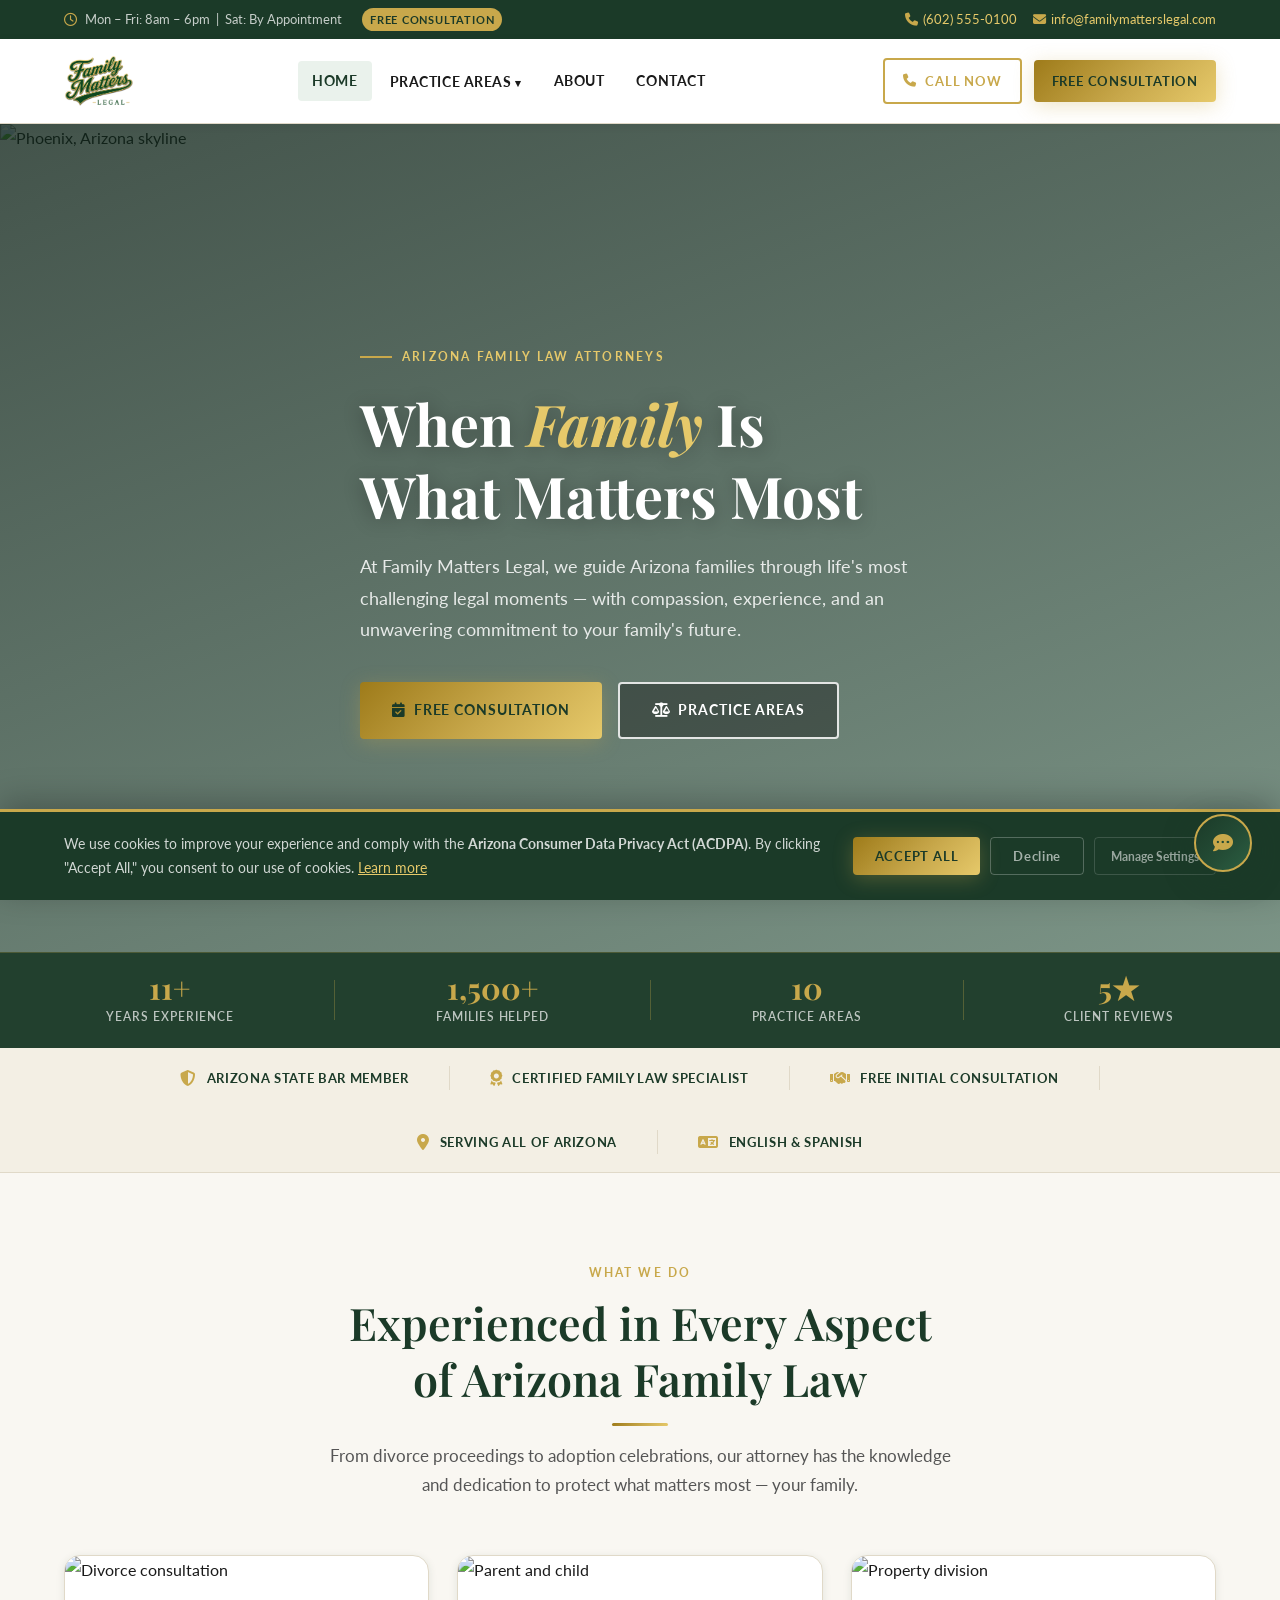
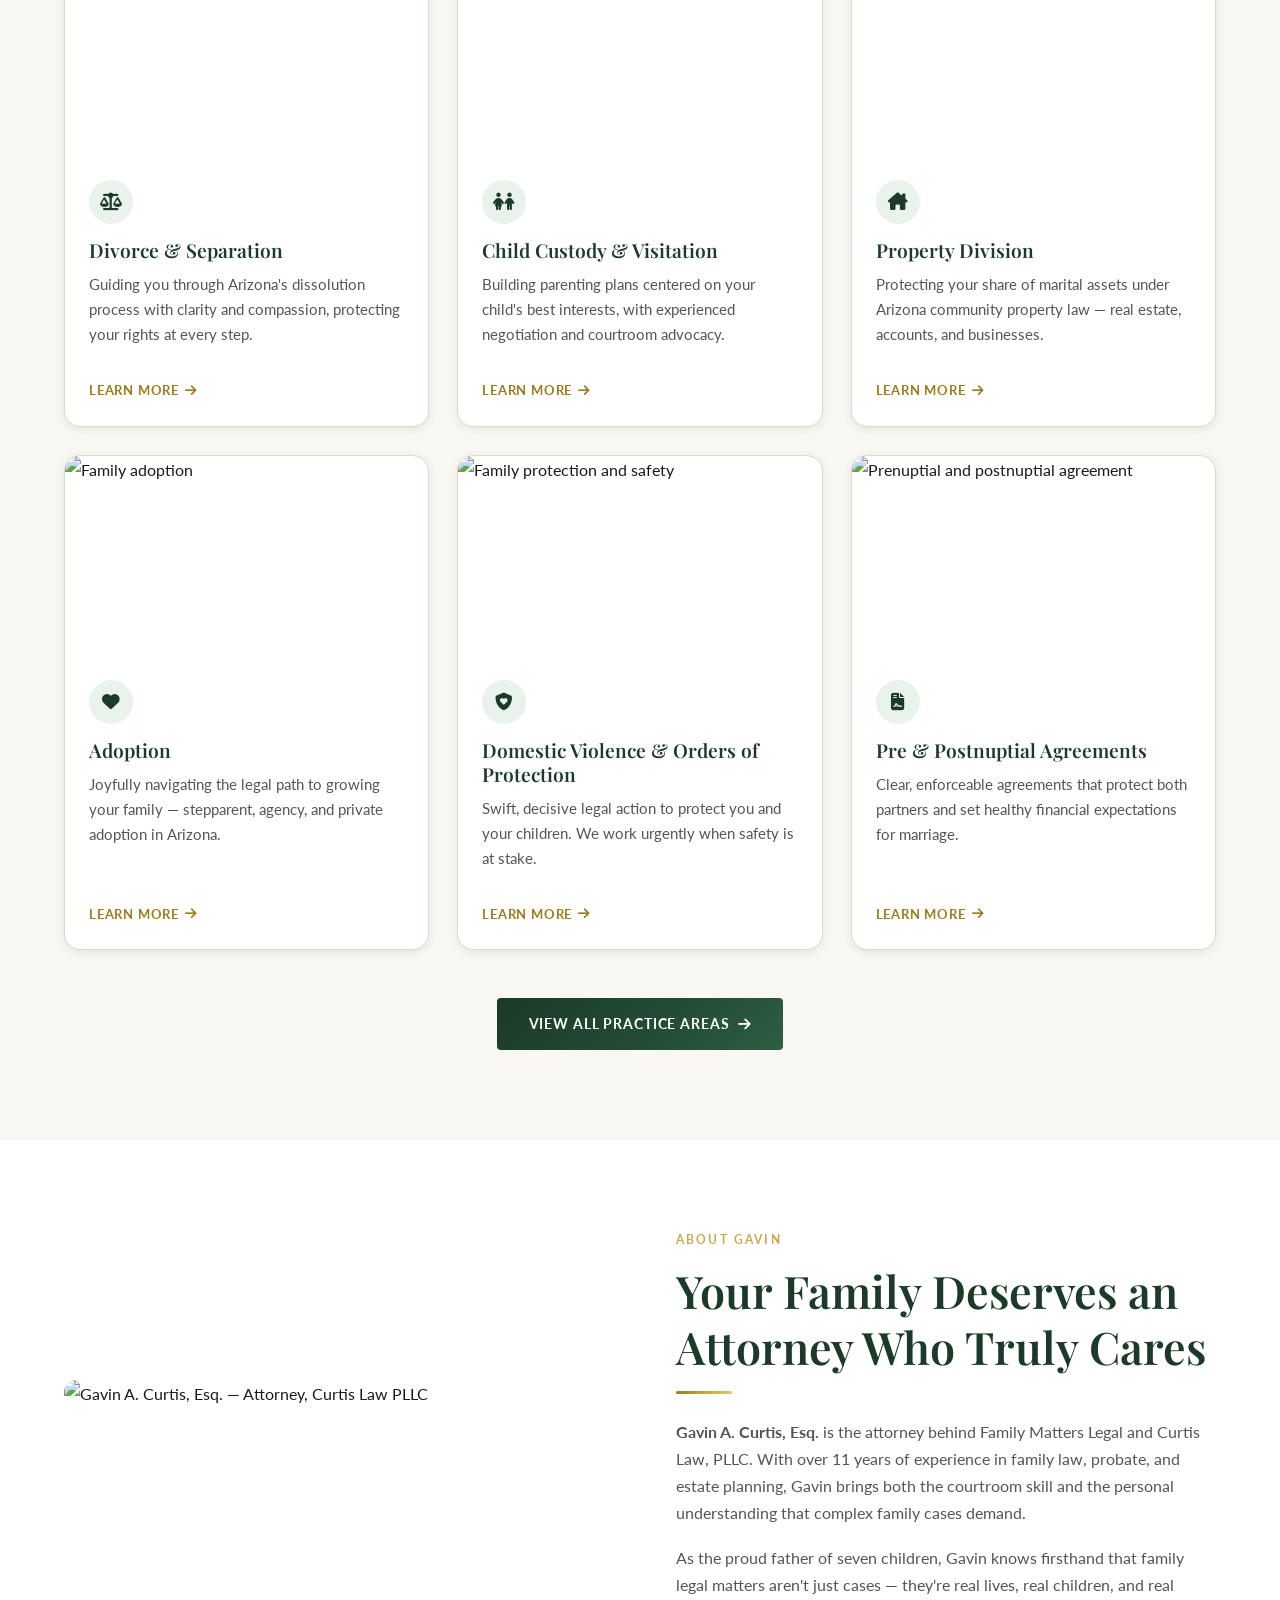
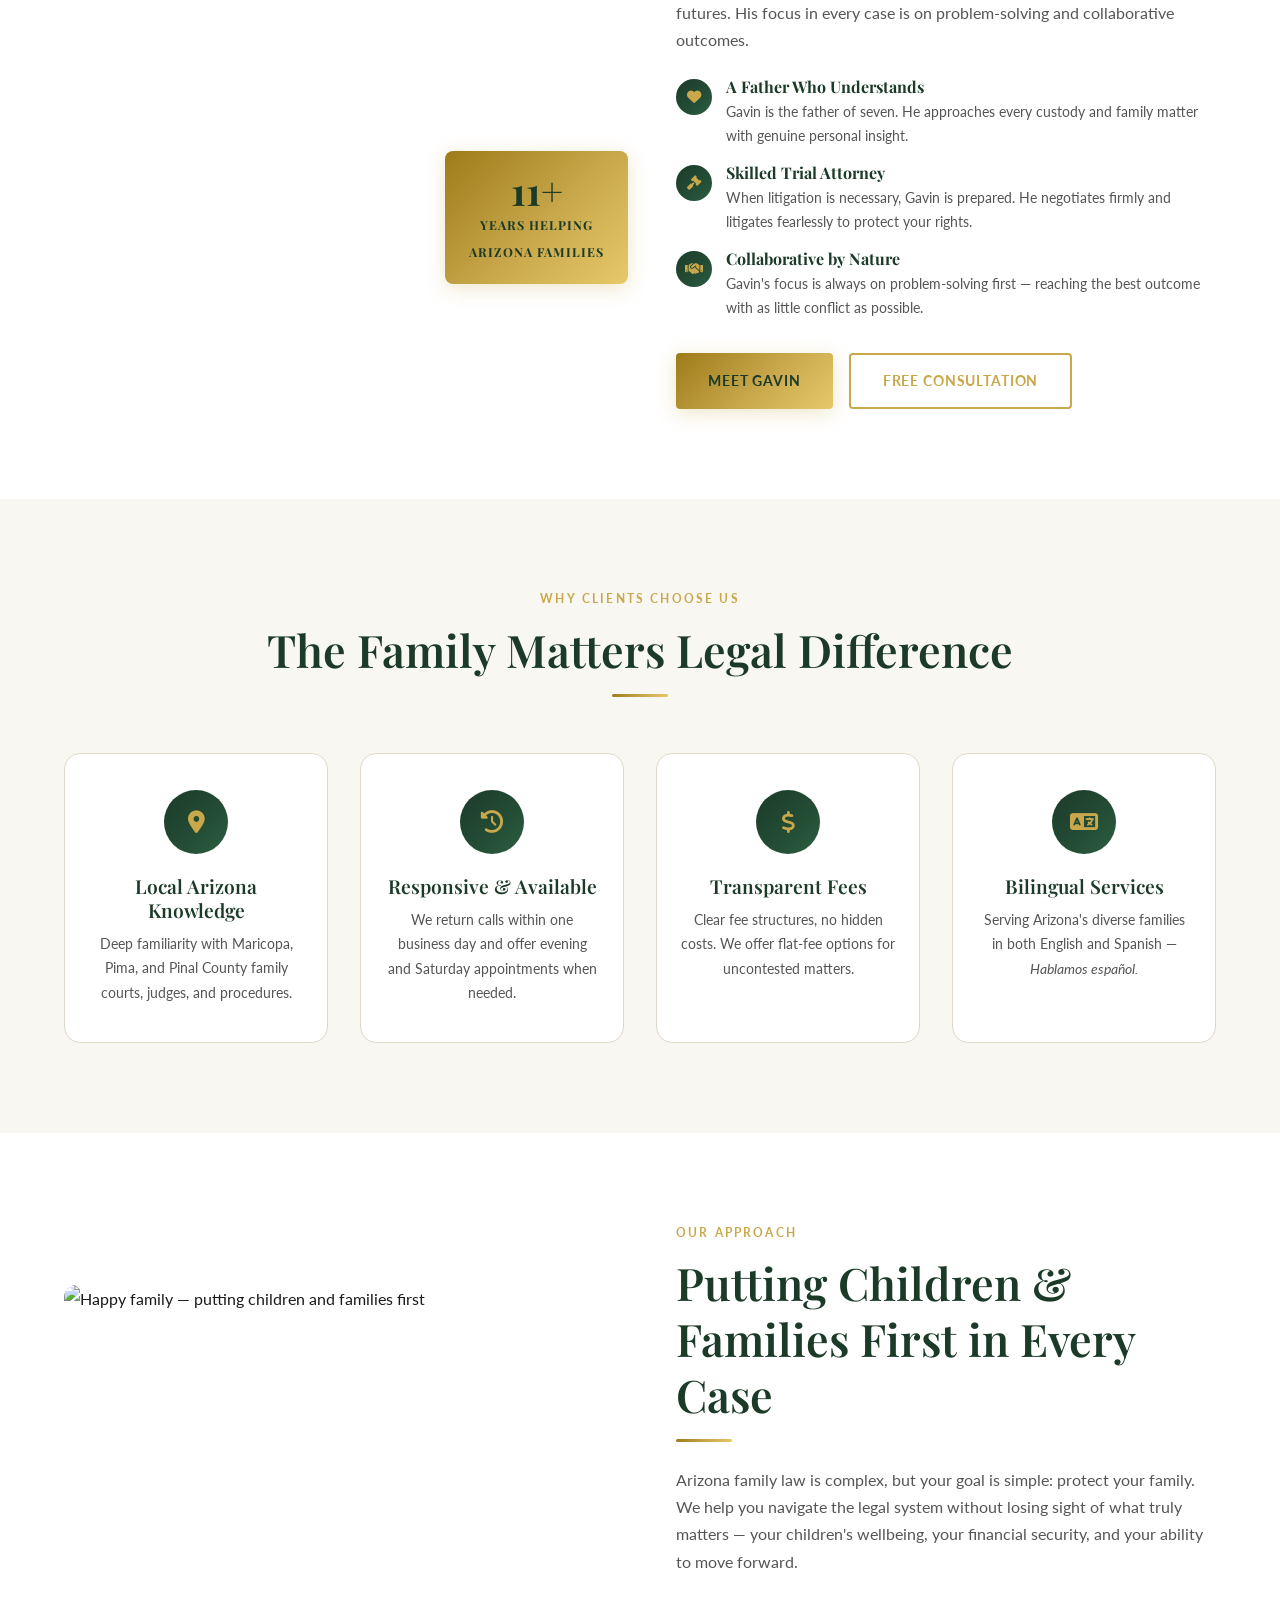
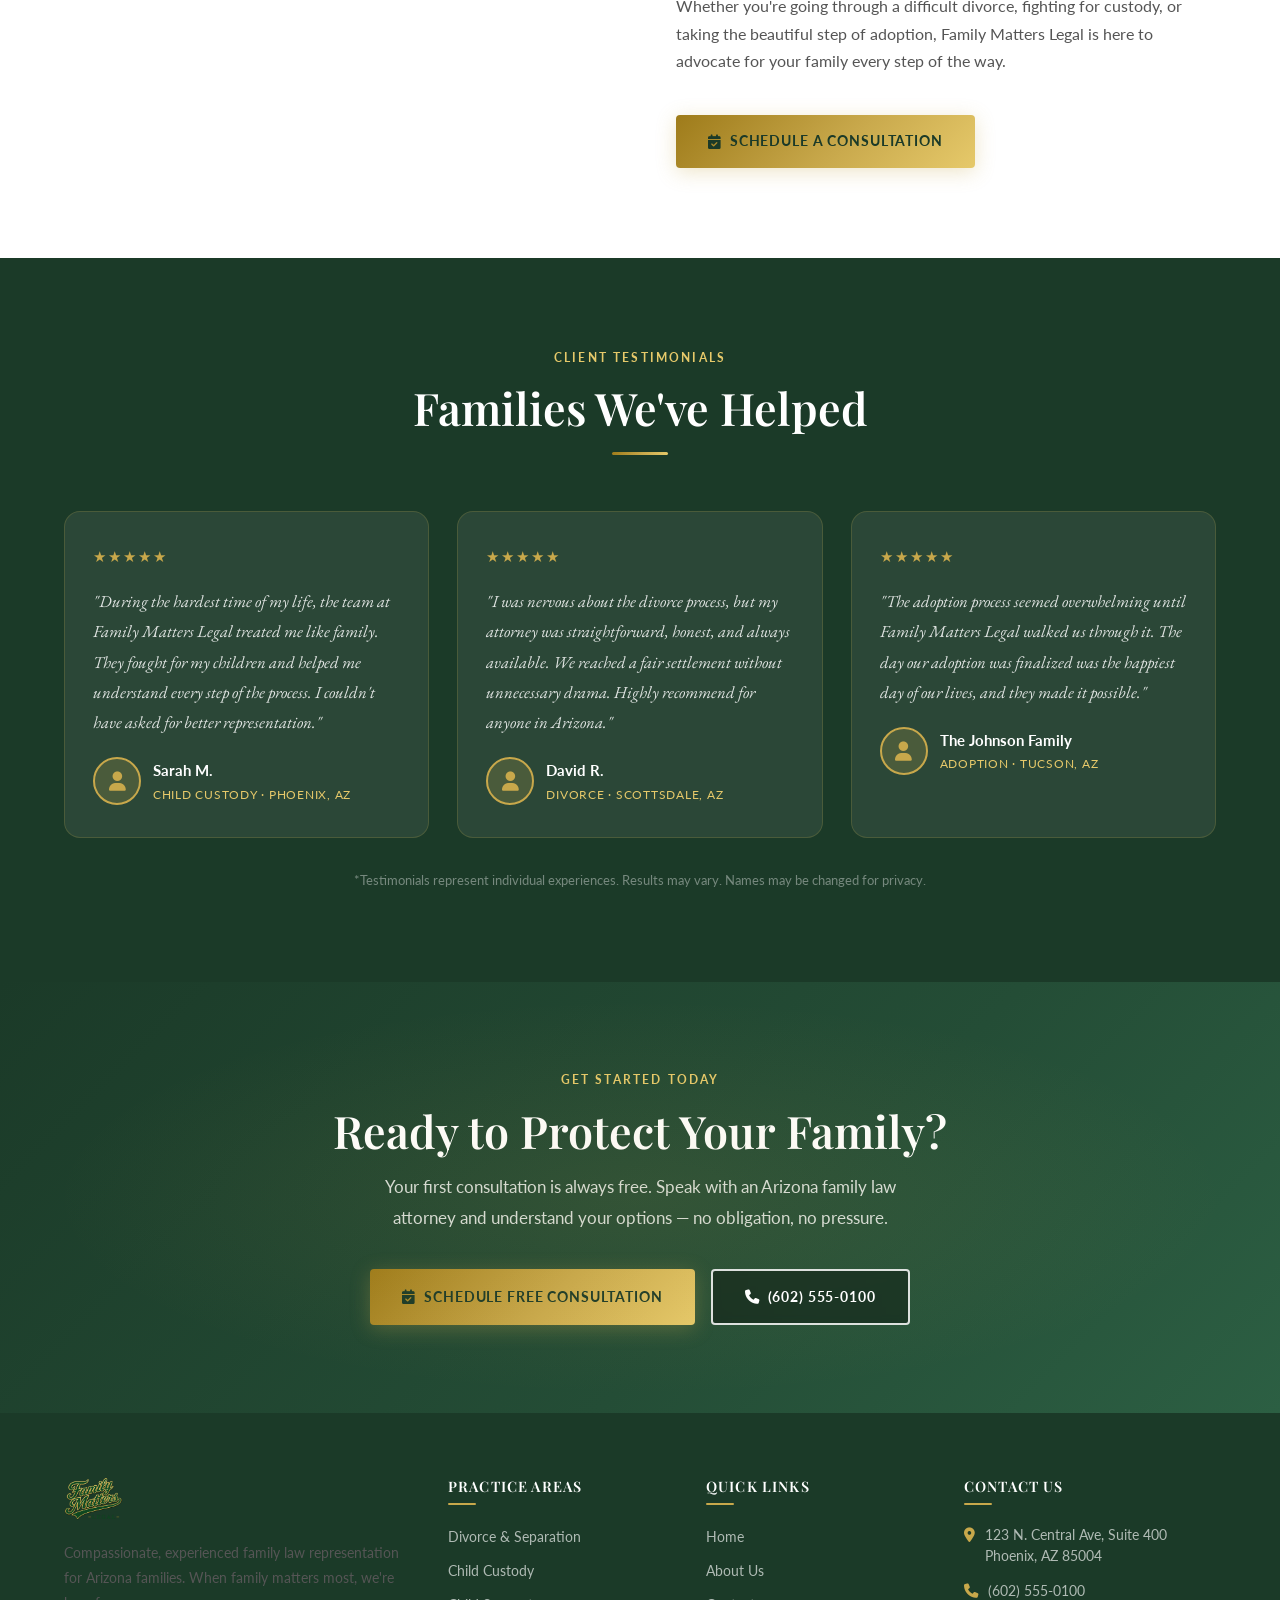
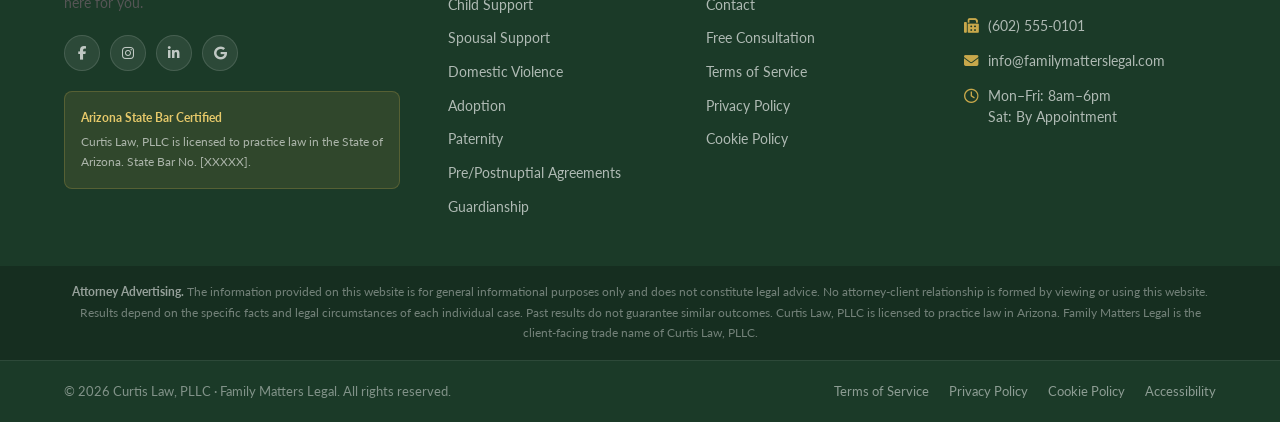
==== index.html @ b25c1800 "first" ====
<!DOCTYPE html>
<html lang="en">
<head>
  <meta charset="UTF-8" />
  <meta name="viewport" content="width=device-width, initial-scale=1.0" />
  <meta name="description" content="Family Matters Legal – Arizona's trusted family law firm. Compassionate, experienced legal representation for divorce, custody, adoption, and more. Free consultation." />
  <meta name="robots" content="index, follow" />
  <meta property="og:title" content="Family Matters Legal | Arizona Family Law Firm" />
  <meta property="og:description" content="Compassionate family law representation across Arizona. Divorce, custody, adoption, and more." />
  <meta property="og:type" content="website" />
  <title>Family Matters Legal | Arizona Family Law Firm | Curtis Law</title>
  <link rel="stylesheet" href="css/styles.css" />
  <link rel="stylesheet" href="https://cdnjs.cloudflare.com/ajax/libs/font-awesome/6.5.0/css/all.min.css" />
</head>
<body>

  <!-- ── Top Bar ── -->
  <div class="top-bar">
    <div class="container">
      <div class="top-bar-left">
        <span><i class="fa-regular fa-clock"></i> Mon – Fri: 8am – 6pm &nbsp;|&nbsp; Sat: By Appointment</span>
        <span class="bar-badge">Free Consultation</span>
      </div>
      <div class="top-bar-right">
        <a href="tel:+16025550100"><i class="fa-solid fa-phone"></i>(602) 555-0100</a>
        <a href="mailto:info@familymatterslegal.com"><i class="fa-solid fa-envelope"></i>info@familymatterslegal.com</a>
      </div>
    </div>
  </div>

  <!-- ── Site Header ── -->
  <header class="site-header" role="banner">
    <div class="container">
      <div class="header-inner">
        <a href="index.html" class="logo-wrap" aria-label="Family Matters Legal – Home">
          <img src="Images/FamilyLawMattersLogos.png" alt="Family Matters Legal – A Curtis Law Practice" class="logo-img">
        </a>

        <nav class="site-nav" aria-label="Main navigation">
          <a href="index.html" class="active">Home</a>
          <div class="nav-dropdown">
            <a href="practice-areas.html">Practice Areas</a>
            <div class="dropdown-menu" role="menu">
              <a href="practice-areas.html#divorce" role="menuitem">Divorce &amp; Separation</a>
              <a href="practice-areas.html#custody" role="menuitem">Child Custody</a>
              <a href="practice-areas.html#support" role="menuitem">Child Support</a>
              <a href="practice-areas.html#spousal" role="menuitem">Spousal Support</a>
              <a href="practice-areas.html#domestic-violence" role="menuitem">Domestic Violence</a>
              <a href="practice-areas.html#adoption" role="menuitem">Adoption</a>
              <a href="practice-areas.html#property" role="menuitem">Property Division</a>
              <a href="practice-areas.html#paternity" role="menuitem">Paternity</a>
              <a href="practice-areas.html#prenuptial" role="menuitem">Pre/Postnuptial Agreements</a>
              <a href="practice-areas.html#guardianship" role="menuitem">Guardianship</a>
            </div>
          </div>
          <a href="about.html">About</a>
          <a href="contact.html">Contact</a>
        </nav>

        <div class="nav-cta">
          <a href="tel:+16025550100" class="btn btn-outline-gold" style="padding:10px 18px;font-size:0.82rem;">
            <i class="fa-solid fa-phone"></i> Call Now
          </a>
          <a href="contact.html" class="btn btn-gold" style="padding:10px 18px;font-size:0.82rem;">
            Free Consultation
          </a>
        </div>

        <button class="hamburger" aria-label="Toggle menu" aria-expanded="false">
          <span></span><span></span><span></span>
        </button>
      </div>
    </div>

    <!-- Mobile Nav -->
    <nav class="mobile-nav" aria-label="Mobile navigation">
      <a href="index.html">Home</a>
      <a href="practice-areas.html">Practice Areas</a>
      <a href="about.html">About</a>
      <a href="contact.html">Contact</a>
      <a href="contact.html" class="btn btn-gold">Free Consultation</a>
    </nav>
  </header>

  <!-- ========================================================
       HERO
  ======================================================== -->
  <section class="hero" aria-label="Homepage hero">
    <div class="hero-bg">
      <!-- Phoenix skyline background -->
      <img src="images/Phoenix.jpg" alt="Phoenix, Arizona skyline" class="hero-bg-img" />
    </div>
    <div class="hero-overlay"></div>

    <div class="container">
      <div class="hero-content">
        <span class="hero-eyebrow hero-anim hero-anim-1">Arizona Family Law Attorneys</span>
        <h1 class="hero-anim hero-anim-2">When <em>Family</em> Is<br>What Matters Most</h1>
        <p class="hero-sub hero-anim hero-anim-3">
          At Family Matters Legal, we guide Arizona families through life's most challenging legal moments — with compassion, experience, and an unwavering commitment to your family's future.
        </p>
        <div class="hero-actions hero-anim hero-anim-4">
          <a href="contact.html" class="btn btn-gold">
            <i class="fa-solid fa-calendar-check"></i> Free Consultation
          </a>
          <a href="practice-areas.html" class="btn btn-outline-white">
            <i class="fa-solid fa-scale-balanced"></i> Practice Areas
          </a>
        </div>
      </div>
    </div>

  </section>

  <div class="hero-stat-bar">
    <div class="container">
      <div class="hero-stat">
        <span class="stat-num">11+</span>
        <span class="stat-label">Years Experience</span>
      </div>
      <div class="hero-stat-divider"></div>
      <div class="hero-stat">
        <span class="stat-num">1,500+</span>
        <span class="stat-label">Families Helped</span>
      </div>
      <div class="hero-stat-divider"></div>
      <div class="hero-stat">
        <span class="stat-num">10</span>
        <span class="stat-label">Practice Areas</span>
      </div>
      <div class="hero-stat-divider"></div>
      <div class="hero-stat">
        <span class="stat-num">5★</span>
        <span class="stat-label">Client Reviews</span>
      </div>
    </div>
  </div>

  <!-- ── Trust Bar ── -->
  <div class="trust-bar" role="complementary" aria-label="Credentials">
    <div class="container">
      <div class="trust-item"><i class="fa-solid fa-shield-halved"></i> Arizona State Bar Member</div>
      <div class="trust-divider"></div>
      <div class="trust-item"><i class="fa-solid fa-award"></i> Certified Family Law Specialist</div>
      <div class="trust-divider"></div>
      <div class="trust-item"><i class="fa-solid fa-handshake"></i> Free Initial Consultation</div>
      <div class="trust-divider"></div>
      <div class="trust-item"><i class="fa-solid fa-location-dot"></i> Serving All of Arizona</div>
      <div class="trust-divider"></div>
      <div class="trust-item"><i class="fa-solid fa-language"></i> English &amp; Spanish</div>
    </div>
  </div>

  <!-- ========================================================
       PRACTICE AREAS PREVIEW
  ======================================================== -->
  <section class="section bg-off-white" aria-labelledby="pa-heading">
    <div class="container">
      <div class="section-title-wrap reveal">
        <span class="eyebrow">What We Do</span>
        <h2 class="section-title" id="pa-heading">Experienced in Every Aspect<br>of Arizona Family Law</h2>
        <div class="gold-line"></div>
        <p class="section-sub" style="margin-top:16px;">
          From divorce proceedings to adoption celebrations, our attorney has the knowledge and dedication to protect what matters most — your family.
        </p>
      </div>

      <div class="practice-grid">

        <div class="practice-card reveal reveal-delay-1">
          <div class="practice-card-img">
            <img src="images/DivorceConsolt.jpg" alt="Divorce consultation" style="width:100%;height:200px;object-fit:cover;border-radius:0;display:block;" />
          </div>
          <div class="practice-card-body">
            <div class="practice-icon"><i class="fa-solid fa-scale-balanced"></i></div>
            <h3>Divorce &amp; Separation</h3>
            <p>Guiding you through Arizona's dissolution process with clarity and compassion, protecting your rights at every step.</p>
            <a href="practice-areas.html#divorce">Learn More <i class="fa-solid fa-arrow-right"></i></a>
          </div>
        </div>

        <div class="practice-card reveal reveal-delay-2">
          <div class="practice-card-img">
            <img src="images/ChildCustody.jpeg" alt="Parent and child" style="width:100%;height:200px;object-fit:cover;border-radius:0;display:block;" />
          </div>
          <div class="practice-card-body">
            <div class="practice-icon"><i class="fa-solid fa-children"></i></div>
            <h3>Child Custody &amp; Visitation</h3>
            <p>Building parenting plans centered on your child's best interests, with experienced negotiation and courtroom advocacy.</p>
            <a href="practice-areas.html#custody">Learn More <i class="fa-solid fa-arrow-right"></i></a>
          </div>
        </div>

        <div class="practice-card reveal reveal-delay-3">
          <div class="practice-card-img">
            <img src="images/Property.jpg" alt="Property division" style="width:100%;height:200px;object-fit:cover;border-radius:0;display:block;" />
          </div>
          <div class="practice-card-body">
            <div class="practice-icon"><i class="fa-solid fa-house-chimney"></i></div>
            <h3>Property Division</h3>
            <p>Protecting your share of marital assets under Arizona community property law — real estate, accounts, and businesses.</p>
            <a href="practice-areas.html#property">Learn More <i class="fa-solid fa-arrow-right"></i></a>
          </div>
        </div>

        <div class="practice-card reveal reveal-delay-4">
          <div class="practice-card-img">
            <img src="images/Adoption.webp" alt="Family adoption" style="width:100%;height:200px;object-fit:cover;border-radius:0;display:block;" />
          </div>
          <div class="practice-card-body">
            <div class="practice-icon"><i class="fa-solid fa-heart"></i></div>
            <h3>Adoption</h3>
            <p>Joyfully navigating the legal path to growing your family — stepparent, agency, and private adoption in Arizona.</p>
            <a href="practice-areas.html#adoption">Learn More <i class="fa-solid fa-arrow-right"></i></a>
          </div>
        </div>

        <div class="practice-card reveal reveal-delay-1">
          <div class="practice-card-img">
            <img src="images/FamilyProtection.avif" alt="Family protection and safety" style="width:100%;height:200px;object-fit:cover;border-radius:0;display:block;" />
          </div>
          <div class="practice-card-body">
            <div class="practice-icon"><i class="fa-solid fa-shield-heart"></i></div>
            <h3>Domestic Violence &amp; Orders of Protection</h3>
            <p>Swift, decisive legal action to protect you and your children. We work urgently when safety is at stake.</p>
            <a href="practice-areas.html#domestic-violence">Learn More <i class="fa-solid fa-arrow-right"></i></a>
          </div>
        </div>

        <div class="practice-card reveal reveal-delay-2">
          <div class="practice-card-img">
            <img src="images/COntract.avif" alt="Prenuptial and postnuptial agreement" style="width:100%;height:200px;object-fit:cover;border-radius:0;display:block;" />
          </div>
          <div class="practice-card-body">
            <div class="practice-icon"><i class="fa-solid fa-file-contract"></i></div>
            <h3>Pre &amp; Postnuptial Agreements</h3>
            <p>Clear, enforceable agreements that protect both partners and set healthy financial expectations for marriage.</p>
            <a href="practice-areas.html#prenuptial">Learn More <i class="fa-solid fa-arrow-right"></i></a>
          </div>
        </div>

      </div>

      <div style="text-align:center;margin-top:48px;" class="reveal">
        <a href="practice-areas.html" class="btn btn-green">View All Practice Areas <i class="fa-solid fa-arrow-right"></i></a>
      </div>
    </div>
  </section>

  <!-- ========================================================
       ABOUT THE FIRM
  ======================================================== -->
  <section class="section" aria-labelledby="about-heading">
    <div class="container">
      <div class="split-section">
        <div class="split-img reveal">
          <img src="images/GavinCurtis_Temp.jpg" alt="Gavin A. Curtis, Esq. — Attorney, Curtis Law PLLC" style="width:100%;height:480px;object-fit:cover;object-position:top;border-radius:12px;display:block;" />
          <div class="accent-box">
            <span class="acc-num">11+</span>
            <span class="acc-label">Years Helping<br>Arizona Families</span>
          </div>
        </div>

        <div class="split-content reveal reveal-delay-2">
          <span class="eyebrow">About Gavin</span>
          <h2 id="about-heading">Your Family Deserves an Attorney Who Truly Cares</h2>
          <div class="gold-line gold-line-left" style="margin-bottom:24px;"></div>
          <p>
            <strong>Gavin A. Curtis, Esq.</strong> is the attorney behind Family Matters Legal and Curtis Law, PLLC. With over 11 years of experience in family law, probate, and estate planning, Gavin brings both the courtroom skill and the personal understanding that complex family cases demand.
          </p>
          <p>
            As the proud father of seven children, Gavin knows firsthand that family legal matters aren't just cases — they're real lives, real children, and real futures. His focus in every case is on problem-solving and collaborative outcomes.
          </p>

          <div class="values-list">
            <div class="value-item">
              <div class="value-icon"><i class="fa-solid fa-heart"></i></div>
              <div class="value-text">
                <h5>A Father Who Understands</h5>
                <p>Gavin is the father of seven. He approaches every custody and family matter with genuine personal insight.</p>
              </div>
            </div>
            <div class="value-item">
              <div class="value-icon"><i class="fa-solid fa-gavel"></i></div>
              <div class="value-text">
                <h5>Skilled Trial Attorney</h5>
                <p>When litigation is necessary, Gavin is prepared. He negotiates firmly and litigates fearlessly to protect your rights.</p>
              </div>
            </div>
            <div class="value-item">
              <div class="value-icon"><i class="fa-solid fa-handshake"></i></div>
              <div class="value-text">
                <h5>Collaborative by Nature</h5>
                <p>Gavin's focus is always on problem-solving first — reaching the best outcome with as little conflict as possible.</p>
              </div>
            </div>
          </div>

          <div style="margin-top:32px;display:flex;gap:16px;flex-wrap:wrap;">
            <a href="about.html" class="btn btn-gold">Meet Gavin</a>
            <a href="contact.html" class="btn btn-outline-gold">Free Consultation</a>
          </div>
        </div>
      </div>
    </div>
  </section>

  <!-- ========================================================
       WHY CHOOSE US
  ======================================================== -->
  <section class="section bg-off-white" aria-labelledby="why-heading">
    <div class="container">
      <div class="section-title-wrap reveal">
        <span class="eyebrow">Why Clients Choose Us</span>
        <h2 class="section-title" id="why-heading">The Family Matters Legal Difference</h2>
        <div class="gold-line"></div>
      </div>

      <div class="features-grid">
        <div class="feature-card reveal reveal-delay-1">
          <div class="f-icon"><i class="fa-solid fa-location-dot"></i></div>
          <h4>Local Arizona Knowledge</h4>
          <p>Deep familiarity with Maricopa, Pima, and Pinal County family courts, judges, and procedures.</p>
        </div>
        <div class="feature-card reveal reveal-delay-2">
          <div class="f-icon"><i class="fa-solid fa-clock-rotate-left"></i></div>
          <h4>Responsive &amp; Available</h4>
          <p>We return calls within one business day and offer evening and Saturday appointments when needed.</p>
        </div>
        <div class="feature-card reveal reveal-delay-3">
          <div class="f-icon"><i class="fa-solid fa-dollar-sign"></i></div>
          <h4>Transparent Fees</h4>
          <p>Clear fee structures, no hidden costs. We offer flat-fee options for uncontested matters.</p>
        </div>
        <div class="feature-card reveal reveal-delay-4">
          <div class="f-icon"><i class="fa-solid fa-language"></i></div>
          <h4>Bilingual Services</h4>
          <p>Serving Arizona's diverse families in both English and Spanish — <em>Hablamos español.</em></p>
        </div>
      </div>
    </div>
  </section>

  <!-- ========================================================
       FAMILY PHOTO FEATURE
  ======================================================== -->
  <section class="section" aria-label="Our approach">
    <div class="container">
      <div class="split-section reverse">
        <div class="split-content reveal">
          <span class="eyebrow">Our Approach</span>
          <h2>Putting Children &amp; Families First in Every Case</h2>
          <div class="gold-line gold-line-left" style="margin-bottom:24px;"></div>
          <p>
            Arizona family law is complex, but your goal is simple: protect your family. We help you navigate the legal system without losing sight of what truly matters — your children's wellbeing, your financial security, and your ability to move forward.
          </p>
          <p>
            Whether you're going through a difficult divorce, fighting for custody, or taking the beautiful step of adoption, Family Matters Legal is here to advocate for your family every step of the way.
          </p>
          <a href="contact.html" class="btn btn-gold" style="margin-top:24px;">
            <i class="fa-solid fa-calendar-check"></i> Schedule a Consultation
          </a>
        </div>

        <div class="split-img reveal reveal-delay-2">
          <img src="images/ParentNChild.avif" alt="Happy family — putting children and families first" style="width:100%;height:420px;object-fit:cover;border-radius:12px;display:block;" />
        </div>
      </div>
    </div>
  </section>

  <!-- ========================================================
       TESTIMONIALS
  ======================================================== -->
  <section class="section testimonials-section" aria-labelledby="testimonials-heading">
    <div class="container">
      <div class="section-title-wrap reveal">
        <span class="eyebrow">Client Testimonials</span>
        <h2 class="section-title" id="testimonials-heading" style="color:#fff;">Families We've Helped</h2>
        <div class="gold-line"></div>
      </div>

      <div class="testimonials-grid">
        <div class="testimonial-card reveal reveal-delay-1">
          <div class="stars">★★★★★</div>
          <p class="testimonial-text">
            "During the hardest time of my life, the team at Family Matters Legal treated me like family. They fought for my children and helped me understand every step of the process. I couldn't have asked for better representation."
          </p>
          <div class="testimonial-author">
            <div class="author-avatar"><i class="fa-solid fa-user"></i></div>
            <div>
              <div class="author-name">Sarah M.</div>
              <div class="author-case">Child Custody · Phoenix, AZ</div>
            </div>
          </div>
        </div>

        <div class="testimonial-card reveal reveal-delay-2">
          <div class="stars">★★★★★</div>
          <p class="testimonial-text">
            "I was nervous about the divorce process, but my attorney was straightforward, honest, and always available. We reached a fair settlement without unnecessary drama. Highly recommend for anyone in Arizona."
          </p>
          <div class="testimonial-author">
            <div class="author-avatar"><i class="fa-solid fa-user"></i></div>
            <div>
              <div class="author-name">David R.</div>
              <div class="author-case">Divorce · Scottsdale, AZ</div>
            </div>
          </div>
        </div>

        <div class="testimonial-card reveal reveal-delay-3">
          <div class="stars">★★★★★</div>
          <p class="testimonial-text">
            "The adoption process seemed overwhelming until Family Matters Legal walked us through it. The day our adoption was finalized was the happiest day of our lives, and they made it possible."
          </p>
          <div class="testimonial-author">
            <div class="author-avatar"><i class="fa-solid fa-user"></i></div>
            <div>
              <div class="author-name">The Johnson Family</div>
              <div class="author-case">Adoption · Tucson, AZ</div>
            </div>
          </div>
        </div>
      </div>

      <p style="text-align:center;margin-top:32px;font-size:0.8rem;color:rgba(255,255,255,0.4);">
        *Testimonials represent individual experiences. Results may vary. Names may be changed for privacy.
      </p>
    </div>
  </section>

  <!-- ========================================================
       FREE CONSULTATION CTA
  ======================================================== -->
  <section class="cta-banner" aria-label="Consultation call to action">
    <div class="container">
      <span class="eyebrow">Get Started Today</span>
      <h2>Ready to Protect Your Family?</h2>
      <p>Your first consultation is always free. Speak with an Arizona family law attorney and understand your options — no obligation, no pressure.</p>
      <div class="cta-actions">
        <a href="contact.html" class="btn btn-gold">
          <i class="fa-solid fa-calendar-check"></i> Schedule Free Consultation
        </a>
        <a href="tel:+16025550100" class="btn btn-outline-white">
          <i class="fa-solid fa-phone"></i> (602) 555-0100
        </a>
      </div>
    </div>
  </section>

  <!-- ========================================================
       FOOTER
  ======================================================== -->
  <footer class="site-footer" role="contentinfo">
    <div class="footer-main">
      <div class="container">
        <div class="footer-grid">

          <!-- Brand -->
          <div class="footer-about">
            <div class="footer-logo-wrap">
              <img src="Images/FamilyLawMattersLogos.png" alt="Family Matters Legal – A Curtis Law Practice" class="footer-logo-img">
            </div>
            <p>Compassionate, experienced family law representation for Arizona families. When family matters most, we're here for you.</p>
            <div class="footer-social">
              <a href="#" aria-label="Facebook"><i class="fa-brands fa-facebook-f"></i></a>
              <a href="#" aria-label="Instagram"><i class="fa-brands fa-instagram"></i></a>
              <a href="#" aria-label="LinkedIn"><i class="fa-brands fa-linkedin-in"></i></a>
              <a href="#" aria-label="Google Reviews"><i class="fa-brands fa-google"></i></a>
            </div>
            <div class="footer-badge">
              <strong>Arizona State Bar Certified</strong>
              Curtis Law, PLLC is licensed to practice law in the State of Arizona. State Bar No. [XXXXX].
            </div>
          </div>

          <!-- Practice Areas -->
          <div class="footer-col">
            <h4>Practice Areas</h4>
            <div class="footer-links">
              <a href="practice-areas.html#divorce">Divorce &amp; Separation</a>
              <a href="practice-areas.html#custody">Child Custody</a>
              <a href="practice-areas.html#support">Child Support</a>
              <a href="practice-areas.html#spousal">Spousal Support</a>
              <a href="practice-areas.html#domestic-violence">Domestic Violence</a>
              <a href="practice-areas.html#adoption">Adoption</a>
              <a href="practice-areas.html#paternity">Paternity</a>
              <a href="practice-areas.html#prenuptial">Pre/Postnuptial Agreements</a>
              <a href="practice-areas.html#guardianship">Guardianship</a>
            </div>
          </div>

          <!-- Quick Links -->
          <div class="footer-col">
            <h4>Quick Links</h4>
            <div class="footer-links">
              <a href="index.html">Home</a>
              <a href="about.html">About Us</a>
              <a href="contact.html">Contact</a>
              <a href="contact.html">Free Consultation</a>
              <a href="tos.html">Terms of Service</a>
              <a href="privacy-policy.html">Privacy Policy</a>
              <a href="cookie-policy.html">Cookie Policy</a>
            </div>
          </div>

          <!-- Contact -->
          <div class="footer-col">
            <h4>Contact Us</h4>
            <div class="footer-contact-item">
              <i class="fa-solid fa-location-dot"></i>
              <span>123 N. Central Ave, Suite 400<br>Phoenix, AZ 85004</span>
            </div>
            <div class="footer-contact-item">
              <i class="fa-solid fa-phone"></i>
              <span><a href="tel:+16025550100">(602) 555-0100</a></span>
            </div>
            <div class="footer-contact-item">
              <i class="fa-solid fa-fax"></i>
              <span>(602) 555-0101</span>
            </div>
            <div class="footer-contact-item">
              <i class="fa-solid fa-envelope"></i>
              <span><a href="mailto:info@familymatterslegal.com">info@familymatterslegal.com</a></span>
            </div>
            <div class="footer-contact-item">
              <i class="fa-regular fa-clock"></i>
              <span>Mon–Fri: 8am–6pm<br>Sat: By Appointment</span>
            </div>
          </div>

        </div>
      </div>
    </div>

    <div class="footer-disclaimer">
      <div class="container">
        <strong>Attorney Advertising.</strong> The information provided on this website is for general informational purposes only and does not constitute legal advice. No attorney-client relationship is formed by viewing or using this website. Results depend on the specific facts and legal circumstances of each individual case. Past results do not guarantee similar outcomes. Curtis Law, PLLC is licensed to practice law in Arizona. Family Matters Legal is the client-facing trade name of Curtis Law, PLLC.
      </div>
    </div>

    <div class="footer-bottom">
      <div class="container">
        <span class="footer-copy">© 2026 Curtis Law, PLLC · Family Matters Legal. All rights reserved.</span>
        <div class="footer-bottom-links">
          <a href="tos.html">Terms of Service</a>
          <a href="privacy-policy.html">Privacy Policy</a>
          <a href="cookie-policy.html">Cookie Policy</a>
          <a href="contact.html">Accessibility</a>
        </div>
      </div>
    </div>
  </footer>

  <!-- ── Cookie Consent Banner ── -->
  <div id="cookie-banner" class="cookie-banner" role="region" aria-label="Cookie consent">
    <div class="container">
      <div class="cookie-banner-text">
        <p>
          We use cookies to improve your experience and comply with the <strong>Arizona Consumer Data Privacy Act (ACDPA)</strong>. By clicking "Accept All," you consent to our use of cookies.
          <a href="cookie-policy.html">Learn more</a>
        </p>
      </div>
      <div class="cookie-banner-actions">
        <button class="btn btn-cookie-accept btn-gold">Accept All</button>
        <button class="btn-cookie-decline">Decline</button>
        <button class="btn-cookie-settings">Manage Settings</button>
      </div>
    </div>
  </div>

  <script src="js/main.js"></script>
</body>
</html>
---- css/styles.css ----
/* ============================================================
   Family Matters Legal | Curtis Law — Main Stylesheet
   Colors: Dark Green (#1B3A28 → #2C5F43) + Gold (#C8A84B)
   ============================================================ */

@import url('https://fonts.googleapis.com/css2?family=Playfair+Display:ital,wght@0,400;0,600;0,700;1,400;1,600&family=Lato:wght@300;400;700&family=EB+Garamond:ital,wght@0,400;0,600;1,400&display=swap');

/* ── Variables ─────────────────────────────────────────────── */
:root {
  --green-dark:    #1B3A28;
  --green-mid:     #244D36;
  --green-light:   #2C5F43;
  --green-pale:    #EAF2EC;
  --gold:          #C8A84B;
  --gold-light:    #E6C96A;
  --gold-dark:     #9E7B1A;
  --gold-muted:    #D4B96D;
  --white:         #FFFFFF;
  --off-white:     #F9F7F2;
  --cream:         #F3EFE4;
  --text-dark:     #1A1A1A;
  --text-gray:     #555555;
  --text-light:    #888888;
  --border:        #E0D9C8;

  --gradient-green: linear-gradient(135deg, #1B3A28 0%, #244D36 60%, #2C5F43 100%);
  --gradient-gold:  linear-gradient(135deg, #9E7B1A 0%, #C8A84B 55%, #E6C96A 100%);
  --gradient-hero:  linear-gradient(160deg, rgba(14,35,24,0.78) 0%, rgba(36,77,54,0.60) 100%);

  --shadow-sm:  0 2px 8px rgba(27,58,40,0.10);
  --shadow-md:  0 6px 24px rgba(27,58,40,0.14);
  --shadow-lg:  0 16px 48px rgba(27,58,40,0.18);
  --shadow-gold: 0 4px 20px rgba(200,168,75,0.30);

  --radius-sm: 4px;
  --radius-md: 8px;
  --radius-lg: 16px;

  --transition: 0.3s ease;
  --font-heading: 'Playfair Display', Georgia, serif;
  --font-body:    'Lato', Arial, sans-serif;
}

/* ── Reset & Base ───────────────────────────────────────────── */
*, *::before, *::after { box-sizing: border-box; margin: 0; padding: 0; }

html { scroll-behavior: smooth; font-size: 16px; }

body {
  font-family: var(--font-body);
  color: var(--text-dark);
  background: var(--white);
  line-height: 1.7;
  -webkit-font-smoothing: antialiased;
}

img { max-width: 100%; height: auto; display: block; }
a   { color: inherit; text-decoration: none; }
ul  { list-style: none; }

.container {
  max-width: 1200px;
  margin: 0 auto;
  padding: 0 24px;
}

.section { padding: 90px 0; }
.section-sm { padding: 56px 0; }

/* ── Typography ─────────────────────────────────────────────── */
h1, h2, h3, h4, h5 {
  font-family: var(--font-heading);
  color: var(--green-dark);
  line-height: 1.25;
}
h1 { font-size: clamp(2.2rem, 5vw, 3.6rem); font-weight: 700; }
h2 { font-size: clamp(1.8rem, 3.5vw, 2.8rem); font-weight: 600; }
h3 { font-size: clamp(1.3rem, 2.5vw, 1.75rem); font-weight: 600; }
h4 { font-size: 1.2rem; font-weight: 600; }
h5 { font-size: 1rem; font-weight: 700; }
p  { margin-bottom: 1rem; color: var(--text-gray); }
p:last-child { margin-bottom: 0; }

.text-gold    { color: var(--gold); }
.text-green   { color: var(--green-dark); }
.text-white   { color: var(--white); }
.text-center  { text-align: center; }
.text-light-p { color: rgba(255,255,255,0.80); }

.eyebrow {
  font-family: var(--font-body);
  font-size: 0.75rem;
  font-weight: 700;
  letter-spacing: 0.18em;
  text-transform: uppercase;
  color: var(--gold);
  margin-bottom: 12px;
  display: block;
}

.section-title { margin-bottom: 16px; }
.section-sub   { max-width: 640px; margin: 0 auto 48px; color: var(--text-gray); font-size: 1.05rem; }
.section-title-wrap { text-align: center; margin-bottom: 56px; }

.gold-line {
  width: 56px;
  height: 3px;
  background: var(--gradient-gold);
  border-radius: 2px;
  margin: 16px auto 0;
}
.gold-line-left { margin-left: 0; }

/* ── Buttons ────────────────────────────────────────────────── */
.btn {
  display: inline-flex;
  align-items: center;
  gap: 8px;
  padding: 14px 32px;
  border-radius: var(--radius-sm);
  font-family: var(--font-body);
  font-size: 0.9rem;
  font-weight: 700;
  letter-spacing: 0.06em;
  text-transform: uppercase;
  cursor: pointer;
  border: none;
  transition: var(--transition);
  text-decoration: none;
}
.btn-gold {
  background: var(--gradient-gold);
  color: var(--green-dark);
  box-shadow: var(--shadow-gold);
}
.btn-gold:hover {
  background: linear-gradient(135deg, #C8A84B 0%, #E6C96A 100%);
  box-shadow: 0 6px 28px rgba(200,168,75,0.45);
  transform: translateY(-1px);
}
.btn-outline-gold {
  background: transparent;
  color: var(--gold);
  border: 2px solid var(--gold);
}
.btn-outline-gold:hover {
  background: var(--gold);
  color: var(--green-dark);
  transform: translateY(-1px);
}
.btn-outline-white {
  background: rgba(0,0,0,0.35);
  color: var(--white);
  border: 2px solid rgba(255,255,255,0.85);
  backdrop-filter: blur(4px);
}
.btn-outline-white:hover {
  background: var(--white);
  color: var(--green-dark);
  border-color: var(--white);
}
.btn-green {
  background: var(--gradient-green);
  color: var(--white);
}
.btn-green:hover {
  opacity: 0.88;
  transform: translateY(-1px);
}

/* ── Image Placeholders ─────────────────────────────────────── */
.img-placeholder {
  background: linear-gradient(135deg, #D6E8DC 0%, #C5DACE 100%);
  border: 2px dashed #8BB89A;
  border-radius: var(--radius-md);
  display: flex;
  flex-direction: column;
  align-items: center;
  justify-content: center;
  gap: 12px;
  color: var(--green-dark);
  font-family: var(--font-body);
  font-size: 0.85rem;
  font-weight: 600;
  text-align: center;
  padding: 24px 16px;
  min-height: 220px;
  position: relative;
  overflow: hidden;
}
.img-placeholder::before {
  content: '';
  position: absolute;
  inset: 0;
  background: linear-gradient(135deg, rgba(27,58,40,0.06) 0%, transparent 100%);
}
.img-placeholder .ph-icon {
  font-size: 2.5rem;
  opacity: 0.55;
}
.img-placeholder .ph-label {
  font-size: 0.78rem;
  color: var(--green-mid);
  background: rgba(255,255,255,0.7);
  padding: 4px 10px;
  border-radius: 20px;
  letter-spacing: 0.04em;
}
.img-placeholder-dark {
  background: linear-gradient(135deg, #1B3A28 0%, #244D36 100%);
  border-color: #3D7A55;
  color: rgba(255,255,255,0.7);
}
.img-placeholder-dark .ph-label {
  background: rgba(200,168,75,0.25);
  color: var(--gold-light);
}

/* ── Top Bar ────────────────────────────────────────────────── */
.top-bar {
  background: var(--green-dark);
  padding: 8px 0;
  font-size: 0.82rem;
  color: rgba(255,255,255,0.75);
}
.top-bar .container {
  display: flex;
  align-items: center;
  justify-content: space-between;
  gap: 16px;
  flex-wrap: wrap;
}
.top-bar a { color: var(--gold-light); transition: color var(--transition); }
.top-bar a:hover { color: var(--white); }
.top-bar-left, .top-bar-right { display: flex; align-items: center; gap: 20px; }
.top-bar-right { gap: 16px; }
.top-bar i { margin-right: 5px; color: var(--gold); }
.top-bar .bar-badge {
  background: var(--gold);
  color: var(--green-dark);
  font-size: 0.7rem;
  font-weight: 700;
  letter-spacing: 0.07em;
  padding: 2px 8px;
  border-radius: 20px;
  text-transform: uppercase;
}

/* ── Header / Nav ───────────────────────────────────────────── */
.site-header {
  background: var(--white);
  border-bottom: 1px solid var(--border);
  position: sticky;
  top: 0;
  z-index: 900;
  box-shadow: var(--shadow-sm);
  transition: box-shadow var(--transition);
}
.site-header.scrolled { box-shadow: var(--shadow-md); }

.header-inner {
  display: flex;
  align-items: center;
  justify-content: space-between;
  padding: 16px 0;
  gap: 24px;
}

.logo-wrap { display: flex; align-items: center; }
.logo-img { height: 52px; width: auto; display: block; }

.site-nav { display: flex; align-items: center; gap: 4px; }
.site-nav a {
  font-size: 0.88rem;
  font-weight: 700;
  letter-spacing: 0.04em;
  text-transform: uppercase;
  color: var(--text-dark);
  padding: 8px 14px;
  border-radius: var(--radius-sm);
  transition: var(--transition);
  white-space: nowrap;
}
.site-nav a:hover,
.site-nav a.active { color: var(--green-dark); background: var(--green-pale); }

.nav-dropdown { position: relative; }
.nav-dropdown > a::after { content: ' ▾'; font-size: 0.7rem; }
.dropdown-menu {
  position: absolute;
  top: calc(100% + 8px);
  left: 0;
  background: var(--white);
  border: 1px solid var(--border);
  border-radius: var(--radius-md);
  box-shadow: var(--shadow-md);
  min-width: 220px;
  padding: 8px 0;
  opacity: 0;
  visibility: hidden;
  transform: translateY(-8px);
  transition: var(--transition);
  z-index: 100;
}
.nav-dropdown:hover .dropdown-menu {
  opacity: 1;
  visibility: visible;
  transform: translateY(0);
}
.dropdown-menu a {
  display: block;
  padding: 10px 20px;
  font-size: 0.85rem;
  border-radius: 0;
  text-transform: none;
  letter-spacing: 0;
}
.dropdown-menu a:hover { background: var(--green-pale); color: var(--green-dark); }

.nav-cta { display: flex; align-items: center; gap: 12px; }

/* Hamburger */
.hamburger {
  display: none;
  flex-direction: column;
  gap: 5px;
  cursor: pointer;
  padding: 6px;
  background: none;
  border: none;
}
.hamburger span {
  display: block;
  width: 24px;
  height: 2px;
  background: var(--green-dark);
  border-radius: 2px;
  transition: var(--transition);
}
.hamburger.open span:nth-child(1) { transform: rotate(45deg) translate(5px, 5px); }
.hamburger.open span:nth-child(2) { opacity: 0; }
.hamburger.open span:nth-child(3) { transform: rotate(-45deg) translate(5px, -5px); }

.mobile-nav {
  display: none;
  background: var(--white);
  border-top: 1px solid var(--border);
  padding: 16px 24px 24px;
}
.mobile-nav.open { display: block; }
.mobile-nav a {
  display: block;
  padding: 12px 0;
  font-size: 1rem;
  font-weight: 700;
  color: var(--text-dark);
  border-bottom: 1px solid var(--border);
  text-transform: uppercase;
  letter-spacing: 0.06em;
}
.mobile-nav a:last-child { border-bottom: none; }
.mobile-nav .btn { margin-top: 16px; width: 100%; justify-content: center; }

/* ── Hero ───────────────────────────────────────────────────── */
@keyframes heroFadeUp {
  from { opacity: 0; transform: translateY(32px); }
  to   { opacity: 1; transform: translateY(0); }
}
.hero-anim {
  opacity: 0;
  animation: heroFadeUp 0.75s cubic-bezier(0.22, 1, 0.36, 1) forwards;
}
.hero-anim-1 { animation-delay: 0.3s; }
.hero-anim-2 { animation-delay: 0.65s; }
.hero-anim-3 { animation-delay: 1.0s; }
.hero-anim-4 { animation-delay: 1.35s; }

.hero {
  position: relative;
  min-height: 92vh;
  display: flex;
  align-items: center;
  overflow: hidden;
}
.hero-bg {
  position: absolute;
  inset: 0;
  z-index: 0;
}
.hero-bg-img {
  width: 100%;
  height: 100%;
  object-fit: cover;
}
.hero-bg-placeholder {
  width: 100%;
  height: 100%;
  background: linear-gradient(135deg, #0E2318 0%, #1B3A28 40%, #244D36 100%);
}
.hero-overlay {
  position: absolute;
  inset: 0;
  background: var(--gradient-hero);
  z-index: 1;
}
.hero-content {
  position: relative;
  z-index: 2;
  max-width: 720px;
}
.hero-eyebrow {
  display: inline-flex;
  align-items: center;
  gap: 10px;
  font-size: 0.78rem;
  font-weight: 700;
  letter-spacing: 0.18em;
  text-transform: uppercase;
  color: var(--gold-light);
  margin-bottom: 20px;
}
.hero-eyebrow::before {
  content: '';
  display: block;
  width: 32px;
  height: 2px;
  background: var(--gold);
}
.hero h1 {
  color: var(--white);
  margin-bottom: 20px;
  text-shadow: 0 2px 20px rgba(0,0,0,0.3);
}
.hero h1 em {
  font-style: italic;
  color: var(--gold-light);
}
.hero .hero-sub {
  font-size: 1.1rem;
  color: rgba(255,255,255,0.85);
  margin-bottom: 36px;
  max-width: 560px;
  line-height: 1.8;
}
.hero-actions { display: flex; gap: 16px; flex-wrap: wrap; }

.hero-stat-bar {
  background: rgba(27,58,40,0.97);
  backdrop-filter: blur(8px);
  border-top: 1px solid rgba(200,168,75,0.25);
}
.hero-stat-bar .container {
  display: flex;
  align-items: center;
  justify-content: space-around;
  padding-top: 20px;
  padding-bottom: 20px;
  gap: 16px;
  flex-wrap: wrap;
}
.hero-stat { text-align: center; }
.hero-stat .stat-num {
  font-family: var(--font-heading);
  font-size: 1.9rem;
  font-weight: 700;
  color: var(--gold);
  display: block;
  line-height: 1;
}
.hero-stat .stat-label {
  font-size: 0.75rem;
  font-weight: 600;
  letter-spacing: 0.08em;
  text-transform: uppercase;
  color: rgba(255,255,255,0.7);
  margin-top: 4px;
  display: block;
}
.hero-stat-divider {
  width: 1px;
  height: 40px;
  background: rgba(200,168,75,0.3);
}

/* ── Trust Bar ──────────────────────────────────────────────── */
.trust-bar {
  background: var(--cream);
  border-bottom: 1px solid var(--border);
  padding: 18px 0;
}
.trust-bar .container {
  display: flex;
  align-items: center;
  justify-content: center;
  gap: 40px;
  flex-wrap: wrap;
}
.trust-item {
  display: flex;
  align-items: center;
  gap: 10px;
  font-size: 0.83rem;
  font-weight: 700;
  letter-spacing: 0.05em;
  text-transform: uppercase;
  color: var(--green-dark);
}
.trust-item i { color: var(--gold); font-size: 1rem; }
.trust-divider { width: 1px; height: 24px; background: var(--border); }

/* ── Practice Area Cards ────────────────────────────────────── */
.practice-grid {
  display: grid;
  grid-template-columns: repeat(auto-fill, minmax(280px, 1fr));
  gap: 28px;
}
.practice-card {
  background: var(--white);
  border: 1px solid var(--border);
  border-radius: var(--radius-lg);
  overflow: hidden;
  transition: var(--transition);
  box-shadow: var(--shadow-sm);
  display: flex;
  flex-direction: column;
}
.practice-card:hover {
  box-shadow: var(--shadow-md);
  transform: translateY(-4px);
  border-color: var(--gold-muted);
}
.practice-card-img {
  height: 200px;
  overflow: hidden;
  position: relative;
}
.practice-card-body {
  padding: 24px;
  flex: 1;
  display: flex;
  flex-direction: column;
}
.practice-card-body h3 {
  font-size: 1.2rem;
  margin-bottom: 10px;
  color: var(--green-dark);
}
.practice-card-body p {
  font-size: 0.92rem;
  flex: 1;
}
.practice-card-body a {
  display: inline-flex;
  align-items: center;
  gap: 6px;
  color: var(--gold-dark);
  font-weight: 700;
  font-size: 0.82rem;
  letter-spacing: 0.06em;
  text-transform: uppercase;
  margin-top: 16px;
  transition: var(--transition);
}
.practice-card-body a:hover { color: var(--green-dark); gap: 10px; }
.practice-icon {
  width: 44px;
  height: 44px;
  background: var(--green-pale);
  border-radius: 50%;
  display: flex;
  align-items: center;
  justify-content: center;
  margin-bottom: 14px;
}
.practice-icon i { color: var(--green-dark); font-size: 1.1rem; }

/* ── About Split ────────────────────────────────────────────── */
.split-section {
  display: grid;
  grid-template-columns: 1fr 1fr;
  gap: 72px;
  align-items: center;
}
.split-section.reverse { direction: rtl; }
.split-section.reverse > * { direction: ltr; }
.split-img { position: relative; }
.split-img .img-placeholder { height: 480px; min-height: unset; }
.split-img .accent-box {
  position: absolute;
  bottom: -24px;
  right: -24px;
  background: var(--gradient-gold);
  color: var(--green-dark);
  padding: 20px 24px;
  border-radius: var(--radius-md);
  box-shadow: var(--shadow-gold);
  font-family: var(--font-heading);
  text-align: center;
}
.split-img .accent-box .acc-num {
  font-size: 2.4rem;
  font-weight: 700;
  display: block;
  line-height: 1;
}
.split-img .accent-box .acc-label {
  font-size: 0.78rem;
  font-weight: 700;
  letter-spacing: 0.08em;
  text-transform: uppercase;
}
.split-content .eyebrow { display: block; }
.split-content p { margin-bottom: 1.1rem; }

.values-list { margin: 24px 0; display: flex; flex-direction: column; gap: 14px; }
.value-item {
  display: flex;
  align-items: flex-start;
  gap: 14px;
}
.value-icon {
  width: 36px;
  height: 36px;
  background: var(--gradient-green);
  border-radius: 50%;
  display: flex;
  align-items: center;
  justify-content: center;
  flex-shrink: 0;
  margin-top: 2px;
}
.value-icon i { color: var(--gold); font-size: 0.9rem; }
.value-text h5 { color: var(--green-dark); margin-bottom: 3px; }
.value-text p { font-size: 0.9rem; margin: 0; }

/* ── Why Choose Us ──────────────────────────────────────────── */
.features-grid {
  display: grid;
  grid-template-columns: repeat(auto-fill, minmax(240px, 1fr));
  gap: 32px;
}
.feature-card {
  text-align: center;
  padding: 36px 24px;
  border-radius: var(--radius-lg);
  border: 1px solid var(--border);
  background: var(--white);
  transition: var(--transition);
}
.feature-card:hover { box-shadow: var(--shadow-md); border-color: var(--gold-muted); }
.feature-card .f-icon {
  width: 64px;
  height: 64px;
  background: var(--gradient-green);
  border-radius: 50%;
  display: flex;
  align-items: center;
  justify-content: center;
  margin: 0 auto 20px;
}
.feature-card .f-icon i { color: var(--gold); font-size: 1.4rem; }
.feature-card h4 { margin-bottom: 10px; }
.feature-card p { font-size: 0.9rem; }

/* ── Testimonials ───────────────────────────────────────────── */
.testimonials-section { background: var(--green-dark); }
.testimonials-section .section-title { color: var(--white); }
.testimonials-section .eyebrow { color: var(--gold-light); }
.testimonials-section .gold-line { background: var(--gradient-gold); }
.testimonials-grid {
  display: grid;
  grid-template-columns: repeat(auto-fill, minmax(300px, 1fr));
  gap: 28px;
}
.testimonial-card {
  background: rgba(255,255,255,0.07);
  border: 1px solid rgba(200,168,75,0.2);
  border-radius: var(--radius-lg);
  padding: 32px 28px;
  transition: var(--transition);
}
.testimonial-card:hover {
  background: rgba(255,255,255,0.10);
  border-color: rgba(200,168,75,0.4);
}
.stars { color: var(--gold); font-size: 0.95rem; margin-bottom: 16px; letter-spacing: 2px; }
.testimonial-text {
  color: rgba(255,255,255,0.85);
  font-style: italic;
  font-family: 'EB Garamond', Georgia, serif;
  font-size: 1.05rem;
  line-height: 1.8;
  margin-bottom: 20px;
}
.testimonial-author { display: flex; align-items: center; gap: 12px; }
.author-avatar {
  width: 48px;
  height: 48px;
  border-radius: 50%;
  background: rgba(200,168,75,0.2);
  border: 2px solid var(--gold);
  display: flex;
  align-items: center;
  justify-content: center;
  flex-shrink: 0;
}
.author-avatar i { color: var(--gold); font-size: 1.2rem; }
.author-name { font-weight: 700; color: var(--white); font-size: 0.95rem; }
.author-case { font-size: 0.78rem; color: var(--gold-light); letter-spacing: 0.06em; text-transform: uppercase; }

/* ── CTA Banner ─────────────────────────────────────────────── */
.cta-banner {
  background: var(--gradient-green);
  padding: 88px 0;
  text-align: center;
  position: relative;
  overflow: hidden;
}
.cta-banner::before {
  content: '';
  position: absolute;
  inset: 0;
  background: radial-gradient(ellipse at center, rgba(200,168,75,0.10) 0%, transparent 65%);
  pointer-events: none;
}
.cta-banner .eyebrow { color: var(--gold-light); }
.cta-banner h2 { color: var(--white); margin-bottom: 14px; }
.cta-banner p  { color: rgba(255,255,255,0.82); font-size: 1.05rem; max-width: 560px; margin: 0 auto 36px; line-height: 1.8; }

/* ── Urgent Notice Bar ──────────────────────────────────────── */
.urgent-notice {
  background: var(--white);
  padding: 20px 0;
  border-bottom: 1px solid var(--border);
}
.urgent-notice .container {
  background: rgba(200,168,75,0.07);
  border: 1px solid rgba(200,168,75,0.30);
  border-left: 4px solid var(--gold);
  border-radius: var(--radius-md);
  display: flex;
  align-items: center;
  justify-content: space-between;
  gap: 20px;
  padding: 18px 28px;
  flex-wrap: wrap;
  text-align: left;
}
.urgent-notice-text {
  font-size: 0.92rem;
  color: var(--text-dark);
  line-height: 1.6;
}
.urgent-notice-text i { color: var(--gold-dark); margin-right: 8px; }
.urgent-notice-text strong { color: var(--green-dark); }
.cta-actions { display: flex; gap: 16px; justify-content: center; flex-wrap: wrap; }

/* ── Team / Attorney Cards ──────────────────────────────────── */
.team-grid {
  display: grid;
  grid-template-columns: repeat(auto-fill, minmax(280px, 1fr));
  gap: 32px;
}
.team-card {
  background: var(--white);
  border: 1px solid var(--border);
  border-radius: var(--radius-lg);
  overflow: hidden;
  box-shadow: var(--shadow-sm);
  transition: var(--transition);
  text-align: center;
}
.team-card:hover { box-shadow: var(--shadow-md); transform: translateY(-4px); }
.team-card-photo { height: 300px; position: relative; overflow: hidden; }
.team-card-body { padding: 24px; }
.team-card-body h3 { font-size: 1.3rem; margin-bottom: 4px; }
.team-card-body .title { color: var(--gold-dark); font-size: 0.82rem; font-weight: 700; letter-spacing: 0.09em; text-transform: uppercase; margin-bottom: 14px; }
.team-card-body p { font-size: 0.9rem; }
.team-card-divider { width: 40px; height: 2px; background: var(--gradient-gold); margin: 12px auto; border-radius: 2px; }
.team-social { display: flex; justify-content: center; gap: 10px; margin-top: 16px; }
.team-social a {
  width: 34px; height: 34px;
  background: var(--green-pale);
  border-radius: 50%;
  display: flex; align-items: center; justify-content: center;
  color: var(--green-dark);
  font-size: 0.85rem;
  transition: var(--transition);
}
.team-social a:hover { background: var(--gradient-green); color: var(--gold); }

/* ── Page Hero (inner pages) ────────────────────────────────── */
.page-hero {
  background: var(--gradient-green);
  padding: 80px 0 64px;
  position: relative;
  overflow: hidden;
}
.page-hero::after {
  content: '';
  position: absolute;
  bottom: -1px;
  left: 0;
  right: 0;
  height: 60px;
  background: var(--white);
  clip-path: ellipse(55% 100% at 50% 100%);
}
.page-hero-inner { position: relative; z-index: 1; }
.page-hero h1 { color: var(--white); margin-bottom: 12px; }
.page-hero .breadcrumb {
  display: flex;
  align-items: center;
  gap: 8px;
  font-size: 0.82rem;
  color: rgba(255,255,255,0.65);
  margin-bottom: 16px;
}
.page-hero .breadcrumb a { color: var(--gold-light); }
.page-hero .breadcrumb span { color: rgba(255,255,255,0.45); }
.page-hero p { color: rgba(255,255,255,0.80); max-width: 600px; font-size: 1.05rem; }

/* ── Practice Areas Page ────────────────────────────────────── */
.pa-grid {
  display: grid;
  grid-template-columns: repeat(auto-fill, minmax(340px, 1fr));
  gap: 28px;
}
.pa-card {
  background: var(--white);
  border: 1px solid var(--border);
  border-radius: var(--radius-lg);
  overflow: hidden;
  box-shadow: var(--shadow-sm);
  transition: var(--transition);
  display: flex;
  flex-direction: column;
}
.pa-card:hover { box-shadow: var(--shadow-md); transform: translateY(-4px); border-color: var(--gold-muted); }
.pa-card-img { height: 220px; overflow: hidden; position: relative; }
.pa-card-body { padding: 28px; flex: 1; display: flex; flex-direction: column; }
.pa-card-body h3 { font-size: 1.25rem; margin-bottom: 12px; }
.pa-card-body p { font-size: 0.92rem; flex: 1; }
.pa-topics {
  display: flex;
  flex-wrap: wrap;
  gap: 8px;
  margin: 16px 0;
}
.pa-topic {
  background: var(--green-pale);
  color: var(--green-dark);
  font-size: 0.75rem;
  font-weight: 700;
  letter-spacing: 0.05em;
  padding: 4px 12px;
  border-radius: 20px;
  border: 1px solid #C5DACC;
}

/* ── Contact ────────────────────────────────────────────────── */
.contact-grid {
  display: grid;
  grid-template-columns: 1fr 1.4fr;
  gap: 64px;
  align-items: start;
}
.contact-info-card {
  background: var(--gradient-green);
  border-radius: var(--radius-lg);
  padding: 40px 36px;
  color: var(--white);
}
.contact-info-card h3 { color: var(--white); margin-bottom: 6px; }
.contact-info-card > p { color: rgba(255,255,255,0.75); margin-bottom: 32px; }
.contact-detail {
  display: flex;
  align-items: flex-start;
  gap: 14px;
  padding: 16px 0;
  border-bottom: 1px solid rgba(255,255,255,0.1);
}
.contact-detail:last-of-type { border-bottom: none; }
.cd-icon {
  width: 40px;
  height: 40px;
  background: rgba(200,168,75,0.2);
  border-radius: 50%;
  display: flex; align-items: center; justify-content: center;
  flex-shrink: 0;
}
.cd-icon i { color: var(--gold); font-size: 0.95rem; }
.cd-text h5 { color: var(--gold-light); font-size: 0.72rem; letter-spacing: 0.12em; text-transform: uppercase; margin-bottom: 4px; }
.cd-text p { color: rgba(255,255,255,0.85); font-size: 0.95rem; margin: 0; }
.cd-text a { color: rgba(255,255,255,0.85); transition: color var(--transition); }
.cd-text a:hover { color: var(--gold-light); }
.map-placeholder { height: 220px; border-radius: var(--radius-md); margin-top: 24px; }
.map-placeholder .ph-label { font-size: 0.85rem; }

.contact-form-card {
  background: var(--white);
  border: 1px solid var(--border);
  border-radius: var(--radius-lg);
  padding: 40px 36px;
  box-shadow: var(--shadow-sm);
}
.contact-form-card h3 { margin-bottom: 6px; }
.contact-form-card > p { margin-bottom: 28px; font-size: 0.9rem; }

.form-row { display: grid; grid-template-columns: 1fr 1fr; gap: 16px; }
.form-group { margin-bottom: 20px; }
.form-group label {
  display: block;
  font-size: 0.82rem;
  font-weight: 700;
  letter-spacing: 0.05em;
  text-transform: uppercase;
  color: var(--text-dark);
  margin-bottom: 8px;
}
.form-group input,
.form-group select,
.form-group textarea {
  width: 100%;
  padding: 12px 16px;
  border: 1.5px solid var(--border);
  border-radius: var(--radius-sm);
  font-family: var(--font-body);
  font-size: 0.95rem;
  color: var(--text-dark);
  background: var(--white);
  transition: var(--transition);
  outline: none;
}
.form-group input:focus,
.form-group select:focus,
.form-group textarea:focus {
  border-color: var(--green-mid);
  box-shadow: 0 0 0 3px rgba(36,77,54,0.10);
}
.form-group textarea { resize: vertical; min-height: 120px; }
.form-disclaimer {
  font-size: 0.78rem;
  color: var(--text-light);
  margin-top: 8px;
  line-height: 1.6;
}
.form-disclaimer a { color: var(--green-mid); text-decoration: underline; }

/* ── Footer ─────────────────────────────────────────────────── */
.site-footer {
  background: var(--green-dark);
  color: rgba(255,255,255,0.75);
}
.footer-main { padding: 64px 0 48px; }
.footer-grid {
  display: grid;
  grid-template-columns: 1.6fr 1fr 1fr 1.2fr;
  gap: 48px;
}
.footer-logo-wrap { margin-bottom: 20px; }
.footer-logo-img { height: 44px; width: auto; display: block; }
.footer-about p { font-size: 0.88rem; line-height: 1.75; margin-bottom: 20px; }
.footer-social { display: flex; gap: 10px; }
.footer-social a {
  width: 36px; height: 36px;
  background: rgba(255,255,255,0.08);
  border: 1px solid rgba(255,255,255,0.12);
  border-radius: 50%;
  display: flex; align-items: center; justify-content: center;
  color: rgba(255,255,255,0.7);
  font-size: 0.85rem;
  transition: var(--transition);
}
.footer-social a:hover { background: var(--gold); color: var(--green-dark); border-color: var(--gold); }

.footer-col h4 { color: var(--white); font-size: 0.9rem; letter-spacing: 0.08em; text-transform: uppercase; margin-bottom: 20px; }
.footer-col h4::after { content: ''; display: block; width: 28px; height: 2px; background: var(--gold); border-radius: 2px; margin-top: 8px; }
.footer-links { display: flex; flex-direction: column; gap: 10px; }
.footer-links a { font-size: 0.87rem; color: rgba(255,255,255,0.65); transition: color var(--transition); }
.footer-links a:hover { color: var(--gold-light); }

.footer-contact-item { display: flex; align-items: flex-start; gap: 10px; margin-bottom: 14px; }
.footer-contact-item i { color: var(--gold); font-size: 0.9rem; margin-top: 3px; flex-shrink: 0; }
.footer-contact-item span { font-size: 0.87rem; color: rgba(255,255,255,0.65); line-height: 1.5; }
.footer-contact-item a { color: rgba(255,255,255,0.65); transition: color var(--transition); }
.footer-contact-item a:hover { color: var(--gold-light); }

.footer-badge {
  background: rgba(200,168,75,0.12);
  border: 1px solid rgba(200,168,75,0.25);
  border-radius: var(--radius-md);
  padding: 16px;
  margin-top: 20px;
  font-size: 0.78rem;
  color: rgba(255,255,255,0.6);
  line-height: 1.6;
}
.footer-badge strong { color: var(--gold-light); display: block; margin-bottom: 4px; }

.footer-bottom {
  border-top: 1px solid rgba(255,255,255,0.08);
  padding: 20px 0;
}
.footer-bottom .container {
  display: flex;
  align-items: center;
  justify-content: space-between;
  gap: 16px;
  flex-wrap: wrap;
}
.footer-bottom-links { display: flex; gap: 20px; }
.footer-bottom-links a { font-size: 0.8rem; color: rgba(255,255,255,0.5); transition: color var(--transition); }
.footer-bottom-links a:hover { color: var(--gold-light); }
.footer-copy { font-size: 0.8rem; color: rgba(255,255,255,0.45); }

.footer-disclaimer {
  background: rgba(0,0,0,0.2);
  padding: 16px 0;
  font-size: 0.75rem;
  color: rgba(255,255,255,0.4);
  line-height: 1.7;
  text-align: center;
}
.footer-disclaimer strong { color: rgba(255,255,255,0.55); }

/* ── Cookie Banner ──────────────────────────────────────────── */
.cookie-banner {
  position: fixed;
  bottom: 0;
  left: 0;
  right: 0;
  z-index: 9999;
  background: var(--green-dark);
  border-top: 3px solid var(--gold);
  padding: 20px 0;
  box-shadow: 0 -8px 32px rgba(0,0,0,0.25);
  transform: translateY(100%);
  transition: transform 0.4s cubic-bezier(0.16, 1, 0.3, 1);
}
.cookie-banner.visible { transform: translateY(0); }
.cookie-banner .container {
  display: flex;
  align-items: center;
  gap: 24px;
  flex-wrap: wrap;
}
.cookie-banner-text { flex: 1; min-width: 260px; }
.cookie-banner-text p { color: rgba(255,255,255,0.8); font-size: 0.88rem; margin: 0; }
.cookie-banner-text a { color: var(--gold-light); text-decoration: underline; }
.cookie-banner-actions { display: flex; gap: 10px; flex-wrap: wrap; }
.btn-cookie-accept { background: var(--gradient-gold); color: var(--green-dark); font-size: 0.82rem; padding: 10px 22px; }
.btn-cookie-decline { background: transparent; color: rgba(255,255,255,0.6); border: 1px solid rgba(255,255,255,0.25); font-size: 0.82rem; padding: 10px 22px; border-radius: var(--radius-sm); cursor: pointer; font-family: var(--font-body); font-weight: 700; letter-spacing: 0.05em; transition: var(--transition); }
.btn-cookie-decline:hover { border-color: rgba(255,255,255,0.5); color: var(--white); }
.btn-cookie-settings { background: transparent; color: rgba(255,255,255,0.55); font-size: 0.78rem; padding: 10px 16px; border: 1px solid rgba(255,255,255,0.15); border-radius: var(--radius-sm); cursor: pointer; font-family: var(--font-body); font-weight: 700; transition: var(--transition); }
.btn-cookie-settings:hover { color: var(--white); border-color: rgba(255,255,255,0.35); }

/* ── Legal Pages ────────────────────────────────────────────── */
.legal-content {
  max-width: 860px;
  margin: 0 auto;
}
.legal-content h2 { font-size: 1.5rem; margin: 40px 0 14px; color: var(--green-dark); }
.legal-content h3 { font-size: 1.15rem; margin: 28px 0 10px; color: var(--green-mid); }
.legal-content p  { font-size: 0.95rem; line-height: 1.8; margin-bottom: 1rem; }
.legal-content ul, .legal-content ol { padding-left: 24px; margin-bottom: 1rem; }
.legal-content ul li, .legal-content ol li { font-size: 0.95rem; margin-bottom: 8px; color: var(--text-gray); line-height: 1.7; }
.legal-content ul { list-style: disc; }
.legal-content ol { list-style: decimal; }
.legal-meta {
  background: var(--green-pale);
  border-left: 4px solid var(--green-mid);
  border-radius: 0 var(--radius-sm) var(--radius-sm) 0;
  padding: 16px 20px;
  margin-bottom: 36px;
  font-size: 0.85rem;
  color: var(--text-gray);
}
.legal-toc {
  background: var(--cream);
  border: 1px solid var(--border);
  border-radius: var(--radius-md);
  padding: 24px 28px;
  margin-bottom: 40px;
}
.legal-toc h4 { margin-bottom: 14px; color: var(--green-dark); }
.legal-toc ol { padding-left: 20px; margin: 0; }
.legal-toc ol li { margin-bottom: 8px; }
.legal-toc ol li a { color: var(--green-mid); text-decoration: underline; font-size: 0.9rem; transition: color var(--transition); }
.legal-toc ol li a:hover { color: var(--gold-dark); }

/* ── Scroll reveal ──────────────────────────────────────────── */
.reveal {
  opacity: 0;
  transform: translateY(24px);
  transition: opacity 0.55s ease, transform 0.55s ease;
}
.reveal.visible { opacity: 1; transform: translateY(0); }
.reveal-delay-1 { transition-delay: 0.1s; }
.reveal-delay-2 { transition-delay: 0.2s; }
.reveal-delay-3 { transition-delay: 0.3s; }
.reveal-delay-4 { transition-delay: 0.4s; }

/* ── AZ Disclaimer Bar ──────────────────────────────────────── */
.az-disclaimer {
  background: var(--cream);
  border-top: 1px solid var(--border);
  padding: 12px 0;
  font-size: 0.78rem;
  color: var(--text-light);
  text-align: center;
}
.az-disclaimer strong { color: var(--text-gray); }

/* ── Breadcrumb Nav ─────────────────────────────────────────── */
.breadcrumb-bar { background: var(--cream); padding: 10px 0; border-bottom: 1px solid var(--border); }
.breadcrumb-bar .breadcrumb { display: flex; align-items: center; gap: 8px; font-size: 0.82rem; color: var(--text-light); }
.breadcrumb-bar .breadcrumb a { color: var(--green-mid); transition: color var(--transition); }
.breadcrumb-bar .breadcrumb a:hover { color: var(--gold-dark); }
.breadcrumb-bar .breadcrumb i { font-size: 0.7rem; color: var(--text-light); }

/* ── Section BG Variants ────────────────────────────────────── */
.bg-off-white { background: var(--off-white); }
.bg-cream     { background: var(--cream); }
.bg-green     { background: var(--gradient-green); }
.bg-green-dark { background: var(--green-dark); }
.bg-green .section-title,
.bg-green h1,
.bg-green h2,
.bg-green h3 { color: var(--white); }
.bg-green p { color: rgba(255,255,255,0.8); }

/* ── Responsive ─────────────────────────────────────────────── */
@media (max-width: 1024px) {
  .footer-grid { grid-template-columns: 1fr 1fr; }
  .split-section { gap: 48px; }
}

@media (max-width: 768px) {
  .section { padding: 64px 0; }
  .section-sm { padding: 40px 0; }
  .hero { min-height: 75vh; }
  .hero-stat-divider { display: none; }

  .site-nav, .nav-cta { display: none; }
  .hamburger { display: flex; }

  .split-section { grid-template-columns: 1fr; gap: 40px; }
  .split-section.reverse { direction: ltr; }
  .split-img .accent-box { right: 0; bottom: -20px; }

  .contact-grid { grid-template-columns: 1fr; gap: 36px; }
  .form-row { grid-template-columns: 1fr; }

  .footer-grid { grid-template-columns: 1fr 1fr; gap: 32px; }
  .footer-grid > div:first-child { grid-column: 1 / -1; }

  .top-bar-left { display: none; }

  .features-grid { grid-template-columns: 1fr 1fr; }

  .hero-stat-bar .container { justify-content: center; gap: 28px; }
}

@media (max-width: 480px) {
  .footer-grid { grid-template-columns: 1fr; }
  .features-grid { grid-template-columns: 1fr; }
  .pa-grid { grid-template-columns: 1fr; }
  .team-grid { grid-template-columns: 1fr; }
  .cookie-banner .container { flex-direction: column; align-items: flex-start; }
  .trust-bar .container { gap: 20px; }
  .trust-divider { display: none; }
}

/* ── Chatbot Widget ─────────────────────────────────────────── */

/* Toggle Button */
.chat-toggle {
  position: fixed;
  bottom: 28px;
  right: 28px;
  z-index: 9999;
  width: 58px;
  height: 58px;
  border-radius: 50%;
  background: var(--gradient-green);
  border: 2px solid var(--gold);
  color: var(--gold);
  font-size: 1.25rem;
  cursor: pointer;
  box-shadow: 0 8px 32px rgba(27,58,40,0.38);
  transition: transform 0.25s ease, box-shadow 0.25s ease;
  display: flex;
  align-items: center;
  justify-content: center;
  outline: none;
}
.chat-toggle:hover {
  transform: scale(1.08) translateY(-2px);
  box-shadow: 0 12px 40px rgba(27,58,40,0.48);
}
.chat-toggle:focus-visible { outline: 3px solid var(--gold); outline-offset: 3px; }
.chat-toggle .icon-open  { display: flex; }
.chat-toggle .icon-close { display: none; }
.chat-toggle.open .icon-open  { display: none; }
.chat-toggle.open .icon-close { display: flex; }

/* Chat Window */
.chat-window {
  position: fixed;
  bottom: 100px;
  right: 28px;
  width: 356px;
  min-height: 480px;
  max-height: 560px;
  background: var(--white);
  border-radius: var(--radius-lg);
  box-shadow: 0 24px 72px rgba(27,58,40,0.22), 0 2px 8px rgba(0,0,0,0.08);
  border: 1px solid var(--border);
  z-index: 9998;
  display: flex;
  flex-direction: column;
  overflow: hidden;
  opacity: 0;
  transform: translateY(16px) scale(0.97);
  pointer-events: none;
  transition: opacity 0.22s ease, transform 0.22s cubic-bezier(0.22,1,0.36,1);
}
.chat-window.open {
  opacity: 1;
  transform: translateY(0) scale(1);
  pointer-events: all;
}

/* Disclaimer Overlay */
.chat-disclaimer {
  position: absolute;
  inset: 0;
  background: var(--white);
  z-index: 20;
  display: flex;
  flex-direction: column;
  align-items: center;
  justify-content: center;
  padding: 28px 24px 24px;
  border-radius: var(--radius-lg);
  text-align: center;
  overflow-y: auto;
  transition: opacity 0.22s ease, transform 0.22s ease;
}
.chat-disclaimer.dismissed {
  opacity: 0;
  pointer-events: none;
  transform: scale(0.97);
}
.chat-disclaimer-icon {
  width: 52px;
  height: 52px;
  background: var(--gradient-green);
  border-radius: 50%;
  display: flex;
  align-items: center;
  justify-content: center;
  color: var(--gold);
  font-size: 1.25rem;
  margin: 0 auto 16px;
  flex-shrink: 0;
}
.chat-disclaimer h3 {
  font-size: 1.05rem;
  color: var(--green-dark);
  margin-bottom: 12px;
}
.chat-disclaimer p {
  font-size: 0.82rem;
  color: var(--text-gray);
  line-height: 1.62;
  margin-bottom: 20px;
}
.chat-disclaimer p strong { color: var(--green-dark); }
.chat-disclaimer p a { color: var(--gold-dark); text-decoration: underline; }
.chat-disclaimer-accept {
  width: 100%;
  padding: 12px 16px;
  background: var(--gradient-green);
  color: var(--gold-light);
  border: none;
  border-radius: var(--radius-sm);
  font-family: var(--font-body);
  font-size: 0.875rem;
  font-weight: 700;
  letter-spacing: 0.05em;
  text-transform: uppercase;
  cursor: pointer;
  margin-bottom: 10px;
  transition: opacity 0.2s;
}
.chat-disclaimer-accept:hover { opacity: 0.88; }
.chat-disclaimer-decline {
  background: none;
  border: none;
  color: var(--text-light);
  font-size: 0.78rem;
  cursor: pointer;
  text-decoration: underline;
  font-family: var(--font-body);
  transition: color 0.2s;
}
.chat-disclaimer-decline:hover { color: var(--text-dark); }

/* Chat Header */
.chat-header {
  display: flex;
  align-items: center;
  justify-content: space-between;
  padding: 13px 16px;
  background: var(--gradient-green);
  flex-shrink: 0;
}
.chat-header-info { display: flex; align-items: center; gap: 10px; }
.chat-avatar {
  width: 38px;
  height: 38px;
  background: rgba(200,168,75,0.18);
  border: 1.5px solid rgba(200,168,75,0.6);
  border-radius: 50%;
  display: flex;
  align-items: center;
  justify-content: center;
  color: var(--gold);
  font-size: 0.95rem;
  flex-shrink: 0;
}
.chat-name {
  font-family: var(--font-heading);
  font-size: 0.95rem;
  font-weight: 600;
  color: var(--white);
  line-height: 1.2;
}
.chat-status {
  display: flex;
  align-items: center;
  gap: 5px;
  font-size: 0.7rem;
  color: rgba(255,255,255,0.65);
  font-weight: 600;
  letter-spacing: 0.02em;
}
.chat-dot {
  width: 7px;
  height: 7px;
  background: #5ecb72;
  border-radius: 50%;
  display: inline-block;
  box-shadow: 0 0 0 2px rgba(94,203,114,0.25);
}
.chat-close {
  width: 30px;
  height: 30px;
  background: rgba(255,255,255,0.10);
  border: none;
  border-radius: 50%;
  color: rgba(255,255,255,0.80);
  font-size: 0.85rem;
  cursor: pointer;
  display: flex;
  align-items: center;
  justify-content: center;
  transition: background 0.2s, color 0.2s;
}
.chat-close:hover { background: rgba(255,255,255,0.22); color: var(--white); }

/* Messages Pane */
.chat-messages {
  flex: 1;
  overflow-y: auto;
  padding: 14px 13px 8px;
  display: flex;
  flex-direction: column;
  gap: 8px;
  scroll-behavior: smooth;
  background: #f8f7f4;
}
.chat-messages::-webkit-scrollbar { width: 4px; }
.chat-messages::-webkit-scrollbar-track { background: transparent; }
.chat-messages::-webkit-scrollbar-thumb { background: var(--border); border-radius: 4px; }

@keyframes chatMsgIn {
  from { opacity: 0; transform: translateY(7px); }
  to   { opacity: 1; transform: translateY(0); }
}

.chat-msg {
  max-width: 86%;
  padding: 9px 13px;
  border-radius: 16px;
  font-size: 0.85rem;
  line-height: 1.58;
  animation: chatMsgIn 0.18s ease forwards;
}
.chat-msg-bot {
  align-self: flex-start;
  background: var(--white);
  color: var(--text-dark);
  border: 1px solid var(--border);
  border-radius: 4px 14px 14px 14px;
  box-shadow: 0 1px 3px rgba(0,0,0,0.06);
}
.chat-msg-bot a { color: var(--gold-dark); text-decoration: underline; }
.chat-msg-user {
  align-self: flex-end;
  background: var(--gradient-green);
  color: var(--white);
  border-radius: 14px 4px 14px 14px;
}

/* Typing Indicator */
.chat-typing {
  align-self: flex-start;
  display: flex;
  align-items: center;
  gap: 4px;
  padding: 10px 14px;
  background: var(--white);
  border: 1px solid var(--border);
  border-radius: 4px 14px 14px 14px;
  box-shadow: 0 1px 3px rgba(0,0,0,0.06);
}
.chat-typing span {
  width: 6px;
  height: 6px;
  background: var(--text-light);
  border-radius: 50%;
  animation: chatTyping 1.1s ease infinite;
}
.chat-typing span:nth-child(2) { animation-delay: 0.18s; }
.chat-typing span:nth-child(3) { animation-delay: 0.36s; }
@keyframes chatTyping {
  0%, 60%, 100% { transform: translateY(0); opacity: 0.35; }
  30%            { transform: translateY(-5px); opacity: 1; }
}

/* Quick Reply Chips */
.chat-quick-wrap {
  padding: 8px 13px 6px;
  background: #f8f7f4;
  border-top: 1px solid var(--border);
  flex-shrink: 0;
  min-height: 40px;
}
.chat-quick {
  display: flex;
  flex-wrap: wrap;
  gap: 6px;
}
.chat-chip {
  background: var(--white);
  border: 1.5px solid #b8c9be;
  color: var(--green-dark);
  border-radius: 20px;
  padding: 5px 12px;
  font-size: 0.77rem;
  font-weight: 600;
  cursor: pointer;
  transition: background 0.16s, color 0.16s, border-color 0.16s;
  font-family: var(--font-body);
  white-space: nowrap;
}
.chat-chip:hover {
  background: var(--green-dark);
  color: var(--gold-light);
  border-color: var(--green-dark);
}

/* Input Row */
.chat-input-wrap {
  padding: 10px 13px 13px;
  background: var(--white);
  border-top: 1px solid var(--border);
  flex-shrink: 0;
}
.chat-input-row {
  display: flex;
  align-items: center;
  gap: 8px;
  background: var(--off-white);
  border: 1.5px solid var(--border);
  border-radius: 24px;
  padding: 4px 4px 4px 14px;
  transition: border-color 0.2s;
}
.chat-input-row:focus-within { border-color: var(--green-light); }
.chat-input {
  flex: 1;
  background: none;
  border: none;
  outline: none;
  font-family: var(--font-body);
  font-size: 0.875rem;
  color: var(--text-dark);
  padding: 6px 0;
}
.chat-input::placeholder { color: var(--text-light); }
.chat-send {
  width: 34px;
  height: 34px;
  background: var(--gradient-green);
  border: none;
  border-radius: 50%;
  color: var(--gold);
  font-size: 0.8rem;
  cursor: pointer;
  display: flex;
  align-items: center;
  justify-content: center;
  flex-shrink: 0;
  transition: opacity 0.2s;
}
.chat-send:hover { opacity: 0.85; }
.chat-footer-note {
  font-size: 0.7rem;
  color: var(--text-light);
  text-align: center;
  margin: 7px 0 0;
  line-height: 1.4;
}
.chat-footer-note a { color: var(--gold-dark); text-decoration: underline; }

/* Mobile */
@media (max-width: 480px) {
  .chat-window {
    right: 10px;
    bottom: 86px;
    width: calc(100vw - 20px);
    min-height: 420px;
    max-height: 72vh;
  }
  .chat-toggle {
    right: 16px;
    bottom: 20px;
    width: 52px;
    height: 52px;
  }
}
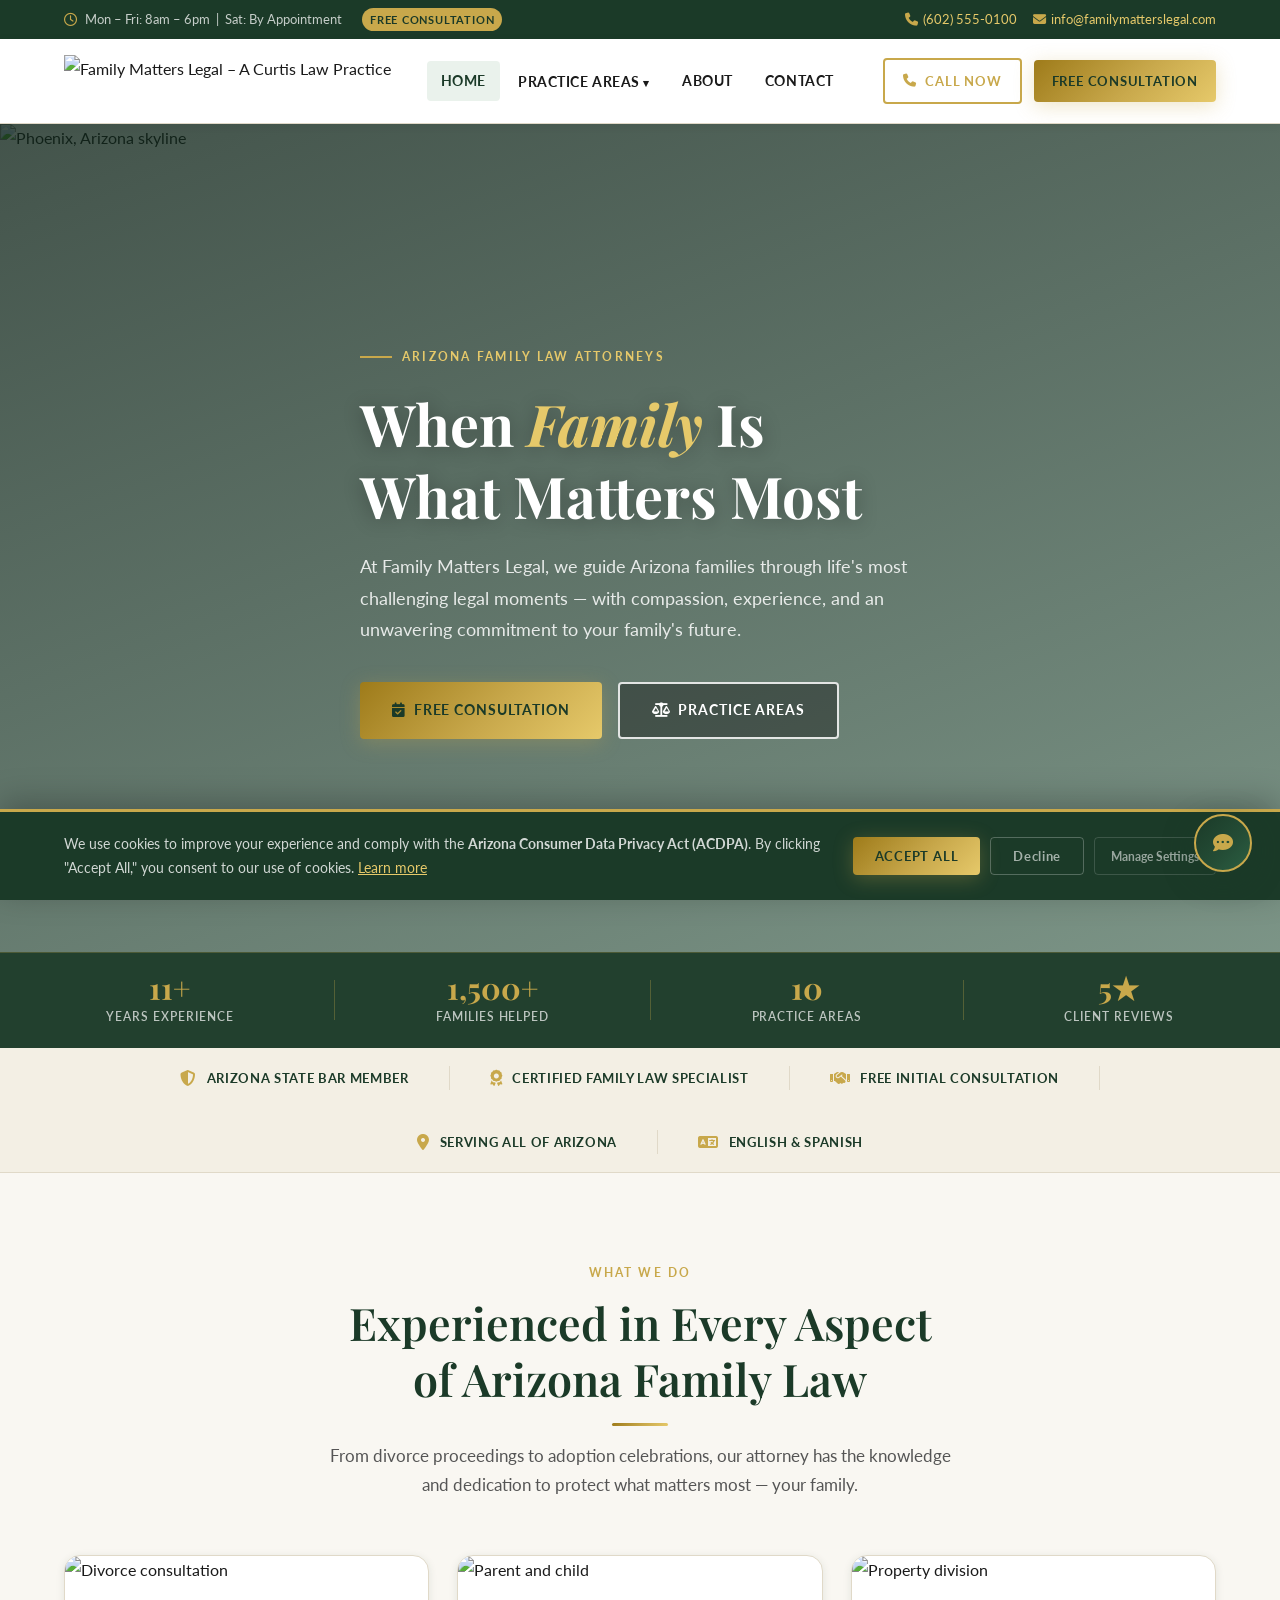
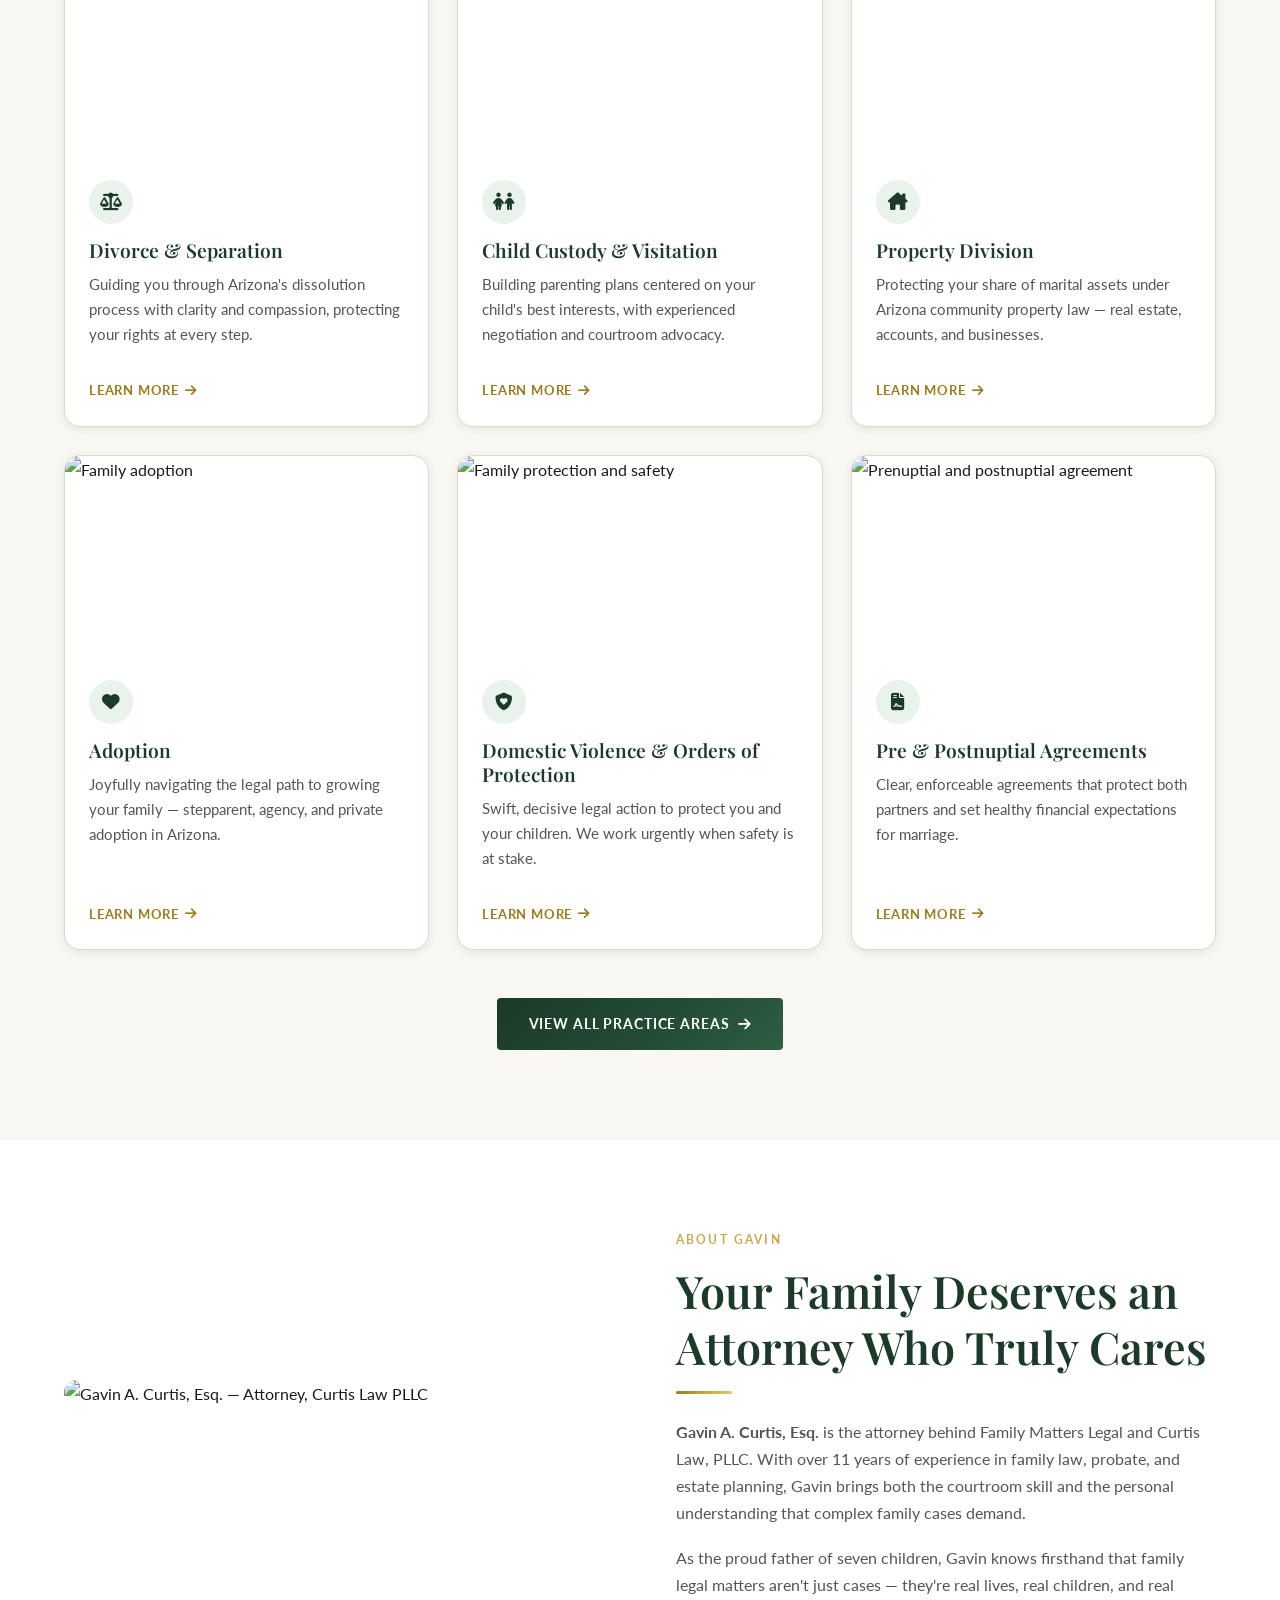
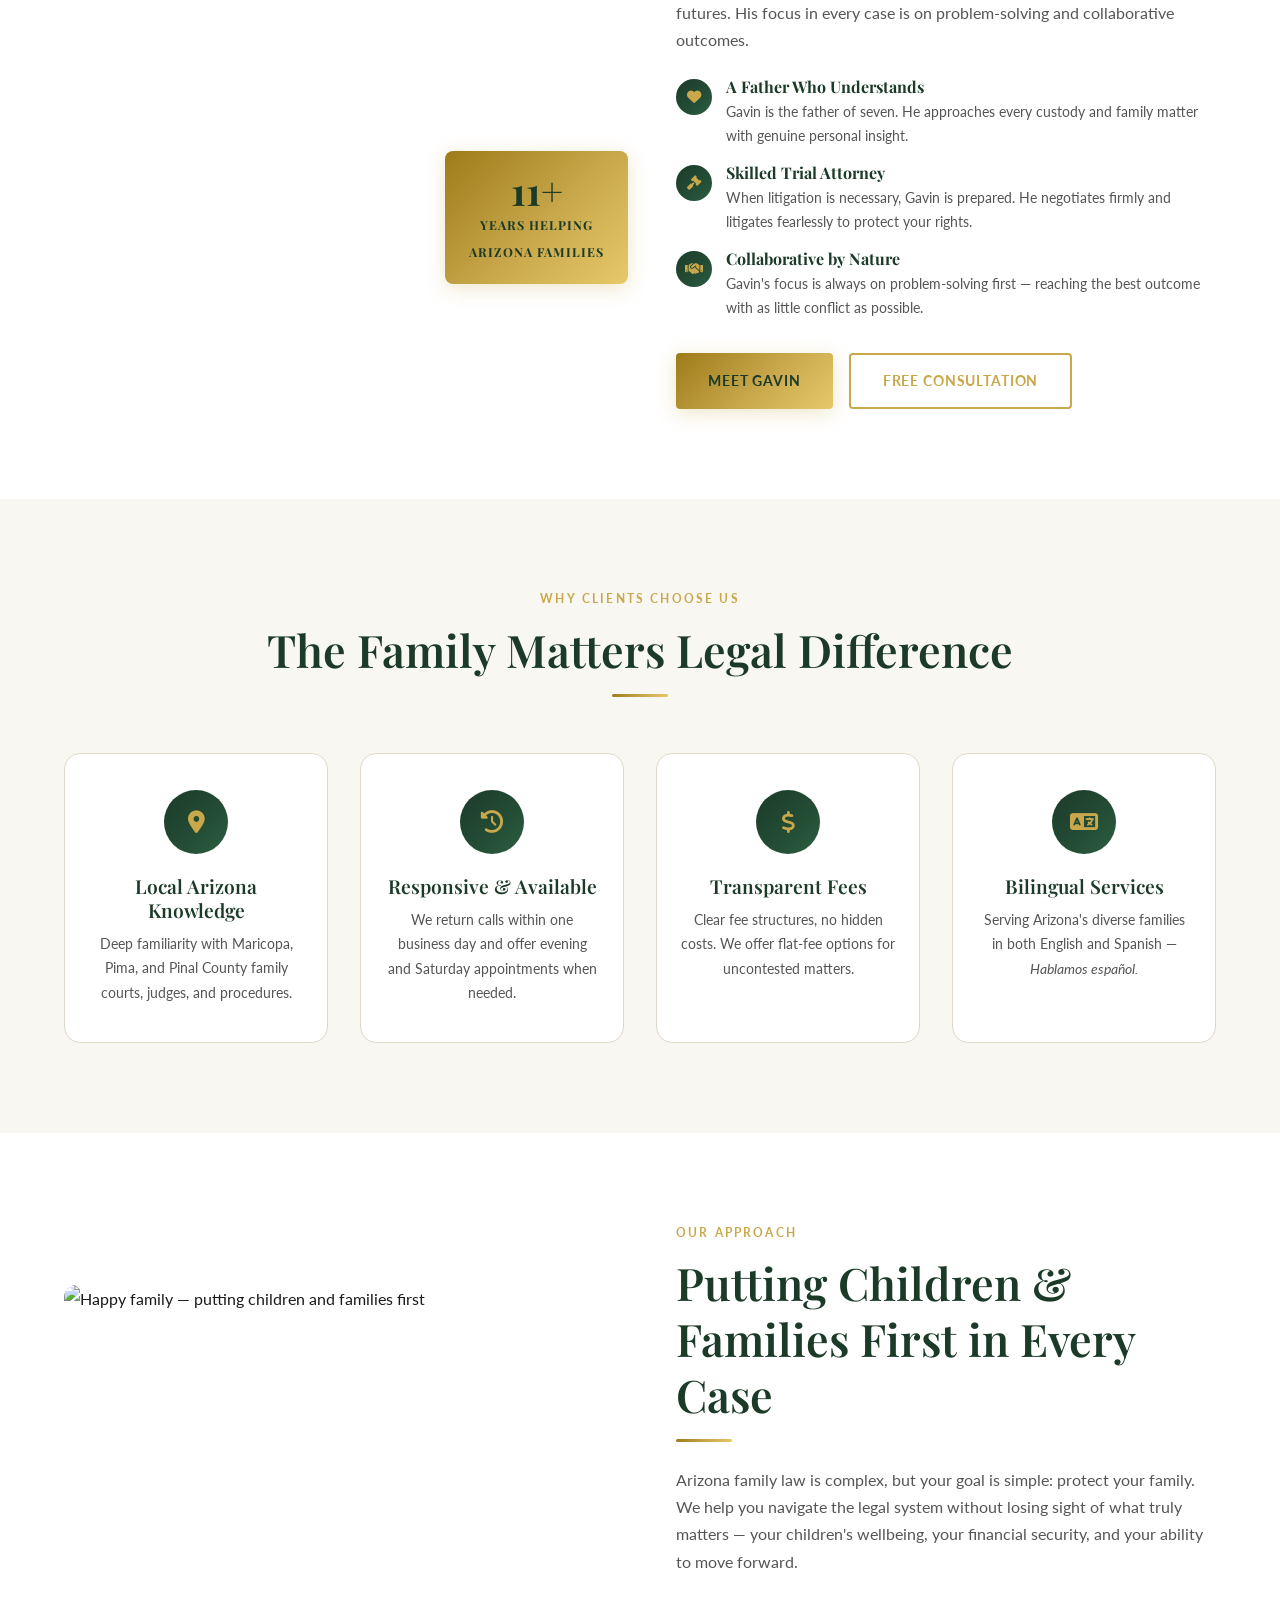
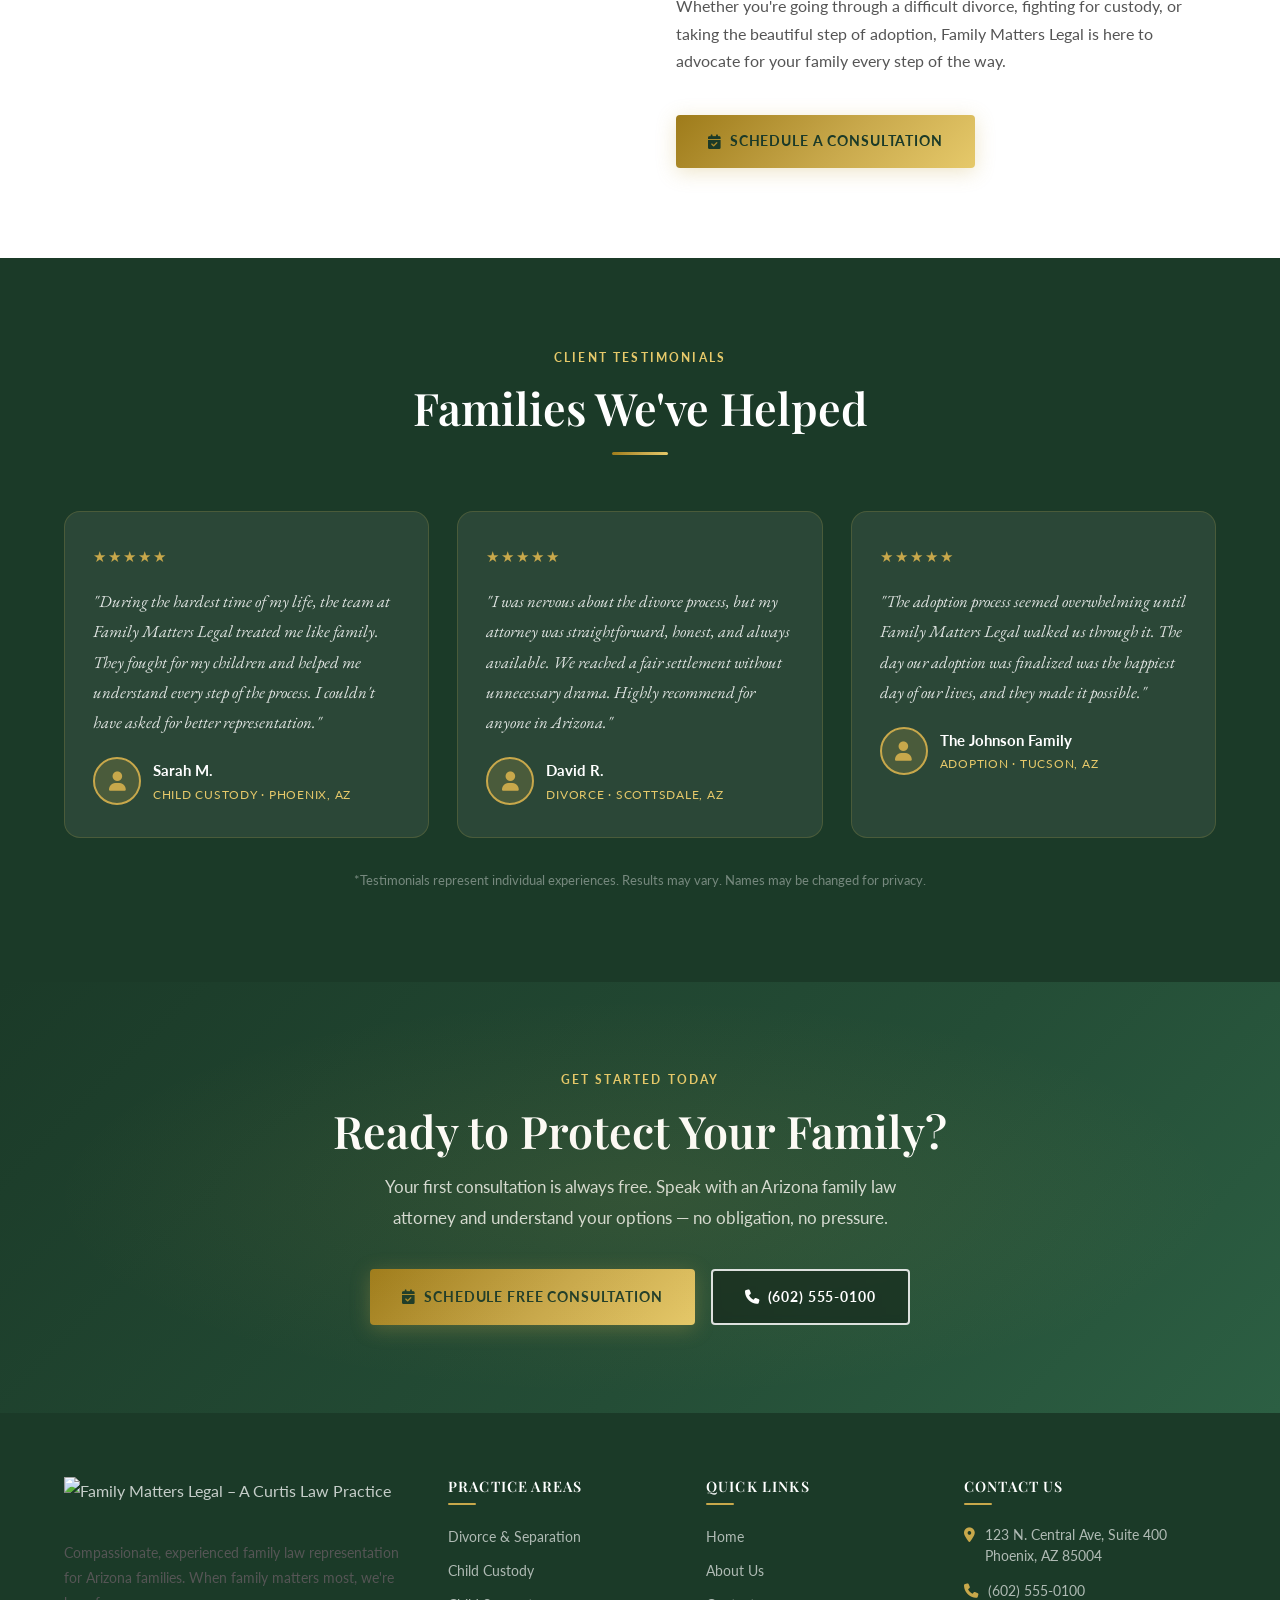
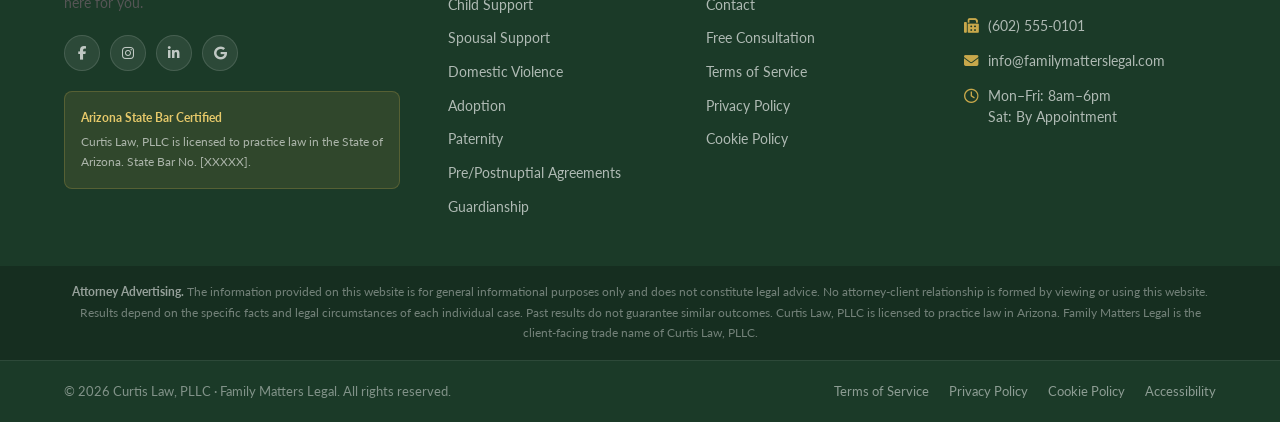
==== commit 82cc1525: "Image fix" ====
--- a/index.html
+++ b/index.html
@@ -33,7 +33,7 @@
     <div class="container">
       <div class="header-inner">
         <a href="index.html" class="logo-wrap" aria-label="Family Matters Legal – Home">
-          <img src="Images/FamilyLawMattersLogos.png" alt="Family Matters Legal – A Curtis Law Practice" class="logo-img">
+          <img src="images/FamilyLawMattersLogos.png" alt="Family Matters Legal – A Curtis Law Practice" class="logo-img">
         </a>
 
         <nav class="site-nav" aria-label="Main navigation">
@@ -460,7 +460,7 @@
           <!-- Brand -->
           <div class="footer-about">
             <div class="footer-logo-wrap">
-              <img src="Images/FamilyLawMattersLogos.png" alt="Family Matters Legal – A Curtis Law Practice" class="footer-logo-img">
+              <img src="images/FamilyLawMattersLogos.png" alt="Family Matters Legal – A Curtis Law Practice" class="footer-logo-img">
             </div>
             <p>Compassionate, experienced family law representation for Arizona families. When family matters most, we're here for you.</p>
             <div class="footer-social">
